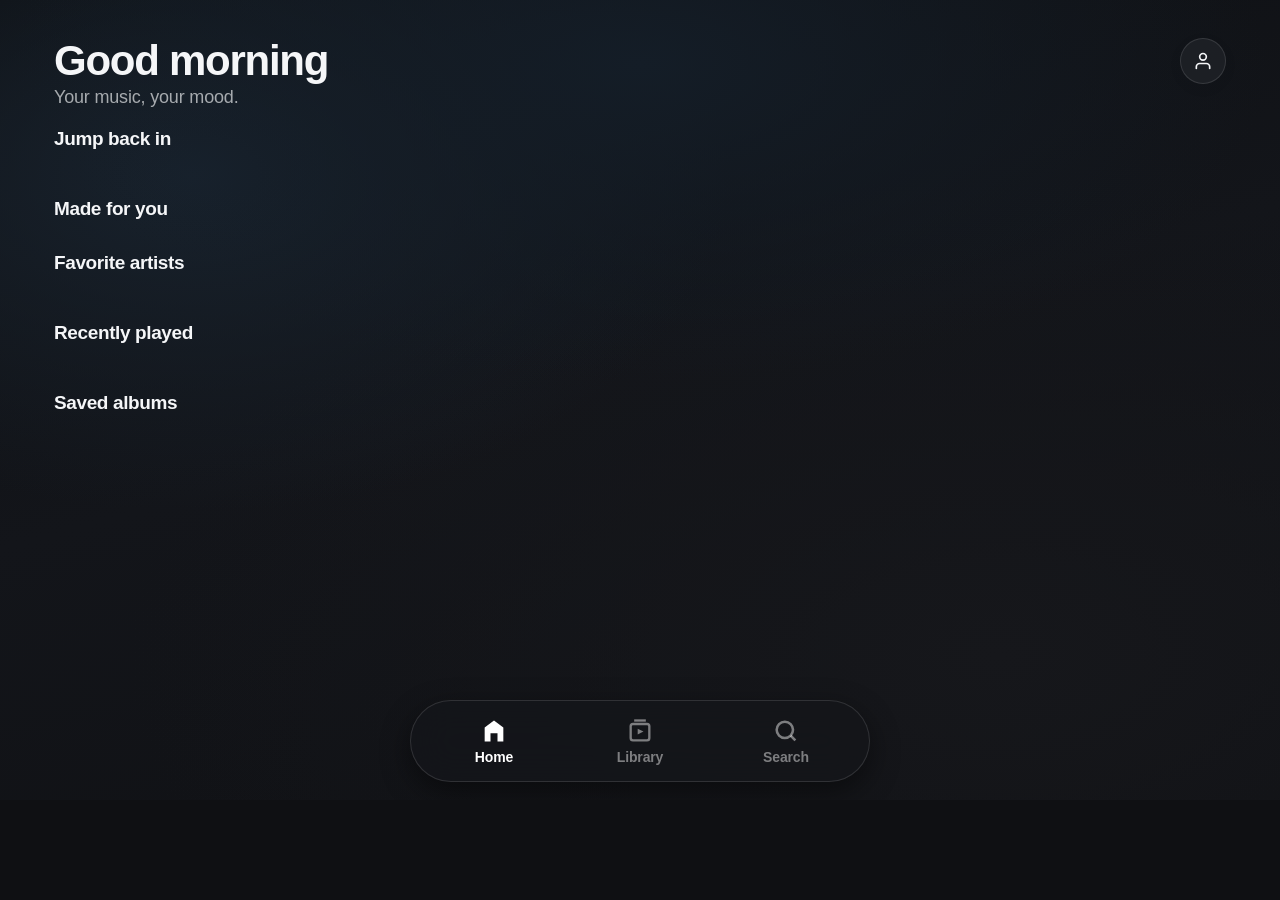
==== mockup/index.html @ cf12ce97 "feat: implement Spotify OAuth PKCE and prepare for GitHub Pages" ====
<!DOCTYPE html>
<html lang="en">
<head>
  <meta charset="UTF-8" />
  <meta name="viewport" content="width=device-width, initial-scale=1.0, maximum-scale=1.0, user-scalable=no" />
  <meta name="robots" content="noindex, nofollow" />
  <title>Spotify Echo Show 8 — Apple Music Edition (1280x800)</title>
  <link rel="stylesheet" href="styles.css" />
  <script src="https://sdk.scdn.co/spotify-player.js"></script>
</head>
<body>

  <!-- ====================================================================
       1280 x 800 NATIVE ECHO SHOW 8 VIEWPORT
       ==================================================================== -->
  <div class="echo-viewport" id="echoViewport">

    <!-- Hardware-Accelerated Ambient Mesh Background -->
    <div class="ambient-bg" id="ambientBg"></div>

    <!-- ==================================================================
         MAIN VIEWS WRAPPER (Home, Library, Search, Album Detail)
         ================================================================== -->
    <div class="views-wrapper">

      <!-- ================================================================
           VIEW 1: HOME
           ================================================================ -->
      <section class="screen-view active" id="view-home">
        <header class="top-header">
          <div>
            <h1 class="page-title" id="homeGreeting">Good morning</h1>
            <p class="page-subtitle" id="homeSubtitle">Your music, your mood.</p>
          </div>
          <button class="profile-btn" title="Profile / Settings" id="profileBtnHome">
            <svg width="20" height="20" viewBox="0 0 24 24" fill="none" stroke="currentColor" stroke-width="2" stroke-linecap="round" stroke-linejoin="round">
              <path d="M20 21v-2a4 4 0 0 0-4-4H8a4 4 0 0 0-4 4v2"></path>
              <circle cx="12" cy="7" r="4"></circle>
            </svg>
          </button>
        </header>

        <!-- Section 1: Jump back in (Scrollable rail) -->
        <div class="section-block">
          <div class="section-header">
            <h2 class="section-title">Jump back in</h2>
          </div>
          <div class="cards-scroll-row" id="homeJumpBackGrid"></div>
        </div>

        <!-- Section 2: Made for you (Dynamic feature banners) -->
        <div class="section-block" id="homeMadeForYouSection">
          <div class="section-header">
            <h2 class="section-title">Made for you</h2>
          </div>
          <div class="banners-2-cols" id="homeMadeForYouGrid"></div>
        </div>

        <!-- Section 3: Favorite artists (Circular avatars) -->
        <div class="section-block" id="homeTopArtistsSection">
          <div class="section-header">
            <h2 class="section-title">Favorite artists</h2>
          </div>
          <div class="cards-scroll-row" id="homeTopArtistsGrid"></div>
        </div>

        <!-- Section 4: Recently played (One-touch play) -->
        <div class="section-block" id="homeRecentlyPlayedSection">
          <div class="section-header">
            <h2 class="section-title">Recently played</h2>
          </div>
          <div class="cards-scroll-row" id="homeRecentlyPlayedGrid"></div>
        </div>

        <!-- Section 5: Saved albums (User library) -->
        <div class="section-block" id="homeSavedAlbumsSection" style="margin-bottom:0;">
          <div class="section-header">
            <h2 class="section-title">Saved albums</h2>
          </div>
          <div class="cards-scroll-row" id="homeSavedAlbumsGrid"></div>
        </div>
      </section>

      <!-- ================================================================
           VIEW 2: ALBUM / PLAYLIST DETAIL
           ================================================================ -->
      <section class="screen-view" id="view-album">
        <div class="album-layout">
          <!-- Left Column: Back button + Album Art & Actions (Sticky) -->
          <div class="album-left-col">
            <button class="album-back-btn" id="albumBackBtn" title="Back">
              <svg width="24" height="24" viewBox="0 0 24 24" fill="none" stroke="currentColor" stroke-width="2.3" stroke-linecap="round" stroke-linejoin="round">
                <polyline points="15 18 9 12 15 6"></polyline>
              </svg>
            </button>
            <img src="data:image/svg+xml;utf8,<svg xmlns='http://www.w3.org/2000/svg' width='300' height='300'/>" alt="Album Cover" class="album-hero-cover" id="albumDetailCover" />
            <h1 class="album-hero-title" id="albumDetailTitle">Album</h1>
            <div class="album-hero-artist" id="albumDetailArtist">Artist</div>
            <div class="album-hero-meta" id="albumDetailMeta"></div>

            <div class="album-actions-row">
              <button class="btn-play-pill" id="albumPlayAllBtn">
                <svg width="15" height="15" viewBox="0 0 24 24" fill="currentColor"><polygon points="5 3 19 12 5 21 5 3"></polygon></svg>
                Play
              </button>
              <button class="btn-circle-action" id="albumShuffleBtn" title="Shuffle">
                <svg width="18" height="18" viewBox="0 0 24 24" fill="none" stroke="currentColor" stroke-width="2" stroke-linecap="round" stroke-linejoin="round">
                  <polyline points="16 3 21 3 21 8"></polyline>
                  <line x1="4" y1="20" x2="21" y2="3"></line>
                  <polyline points="21 16 21 21 16 21"></polyline>
                  <line x1="15" y1="15" x2="21" y2="21"></line>
                  <line x1="4" y1="4" x2="9" y2="9"></line>
                </svg>
              </button>
              <button class="btn-circle-action" title="Add to Library">
                <svg width="20" height="20" viewBox="0 0 24 24" fill="none" stroke="currentColor" stroke-width="2" stroke-linecap="round" stroke-linejoin="round">
                  <line x1="12" y1="5" x2="12" y2="19"></line>
                  <line x1="5" y1="12" x2="19" y2="12"></line>
                </svg>
              </button>
            </div>
          </div>

          <!-- Right Column: Tracklist -->
          <div class="album-tracklist" id="albumTracklistContainer"></div>
        </div>
      </section>

      <!-- ================================================================
           VIEW 2B: ARTIST DETAIL (Echo Show Landscape Edition)
           ================================================================ -->
      <section class="screen-view" id="view-artist">
        <!-- Top Nav Bar: Back Button & Options -->
        <div class="artist-top-bar">
          <button class="artist-nav-btn" id="artistBackBtn" title="Atrás">
            <svg width="24" height="24" viewBox="0 0 24 24" fill="none" stroke="currentColor" stroke-width="2.3" stroke-linecap="round" stroke-linejoin="round">
              <polyline points="15 18 9 12 15 6"></polyline>
            </svg>
          </button>
          <button class="artist-nav-btn" id="artistMoreBtn" title="Más opciones">
            <svg width="20" height="20" viewBox="0 0 24 24" fill="currentColor">
              <circle cx="12" cy="5" r="2"></circle>
              <circle cx="12" cy="12" r="2"></circle>
              <circle cx="12" cy="19" r="2"></circle>
            </svg>
          </button>
        </div>

        <!-- Artist Hero Section -->
        <div class="artist-hero-row">
          <img src="data:image/svg+xml;utf8,<svg xmlns='http://www.w3.org/2000/svg' width='180' height='180'/>" alt="Artist Avatar" class="artist-hero-avatar" id="artistHeroAvatar" />
          <div class="artist-hero-info">
            <div class="artist-verified-pill" id="artistVerifiedBadge">
              <svg width="17" height="17" viewBox="0 0 24 24" fill="#3d91f4">
                <path d="M12 2C6.48 2 2 6.48 2 12s4.48 10 10 10 10-4.48 10-10S17.52 2 12 2zm-2 15l-5-5 1.41-1.41L10 14.17l7.59-7.59L19 8l-9 9z"/>
              </svg>
              <span>Artista verificado</span>
            </div>
            <h1 class="artist-hero-title" id="artistHeroTitle">Bad Bunny</h1>
            <div class="artist-hero-listeners" id="artistHeroListeners">64.9 M oyentes mensuales</div>
            
            <div class="artist-hero-actions">
              <button class="btn-artist-play" id="artistPlayBtn">
                <svg width="15" height="15" viewBox="0 0 24 24" fill="currentColor"><polygon points="6 3 20 12 6 21 6 3"></polygon></svg>
                <span>Reproducir</span>
              </button>
              <button class="btn-artist-circle" id="artistShuffleBtn" title="Aleatorio">
                <svg width="18" height="18" viewBox="0 0 24 24" fill="none" stroke="currentColor" stroke-width="2.2" stroke-linecap="round" stroke-linejoin="round">
                  <polyline points="16 3 21 3 21 8"></polyline>
                  <line x1="4" y1="20" x2="21" y2="3"></line>
                  <polyline points="21 16 21 21 16 21"></polyline>
                  <line x1="15" y1="15" x2="21" y2="21"></line>
                  <line x1="4" y1="4" x2="9" y2="9"></line>
                </svg>
              </button>
              <button class="btn-artist-circle" id="artistFollowBtn" title="Seguir">
                <svg width="19" height="19" viewBox="0 0 24 24" fill="none" stroke="currentColor" stroke-width="2.2" stroke-linecap="round" stroke-linejoin="round">
                  <line x1="12" y1="5" x2="12" y2="19"></line>
                  <line x1="5" y1="12" x2="19" y2="12"></line>
                </svg>
              </button>
            </div>
          </div>
        </div>

        <!-- Two Tabs Only: Inicio & Información -->
        <div class="artist-tabs-bar">
          <button class="artist-tab active" data-artist-tab="inicio" id="tabBtnInicio">Inicio</button>
          <button class="artist-tab" data-artist-tab="informacion" id="tabBtnInfo">Información</button>
        </div>

        <!-- TAB 1: INICIO (Side-by-side Populares & Álbumes Scroll) -->
        <div class="artist-tab-panel active" id="artistTabInicio">
          <div class="artist-inicio-grid">
            <!-- Left: Populares -->
            <div class="artist-populares-col">
              <h2 class="artist-col-heading">Populares</h2>
              <div class="artist-tracklist" id="artistTracklist"></div>
              <button class="artist-more-tracks-btn" id="artistMoreTracksBtn">
                <span id="artistMoreTracksBtnText">Ver más</span>
                <svg id="artistMoreTracksBtnIcon" width="14" height="14" viewBox="0 0 24 24" fill="none" stroke="currentColor" stroke-width="2.2"><polyline points="9 18 15 12 9 6"></polyline></svg>
              </button>
            </div>

            <!-- Right: Álbumes (Horizontal rail without "Ver todos", scrollable to the right) -->
            <div class="artist-albums-col">
              <h2 class="artist-col-heading">Álbumes</h2>
              <div class="artist-albums-rail" id="artistAlbumsRail"></div>
            </div>
          </div>
        </div>

        <!-- TAB 2: INFORMACIÓN -->
        <div class="artist-tab-panel" id="artistTabInfo">
          <div class="artist-info-grid">
            <div class="artist-info-card artist-listeners-card">
              <div class="artist-big-number" id="artistInfoMonthlyNum">64,923,412</div>
              <div class="artist-big-label">oyentes mensuales</div>
              <div class="artist-info-subtext" id="artistInfoFollowers">Más de 90.5 M seguidores en Spotify</div>
            </div>
            <div class="artist-info-card artist-bio-card">
              <h3 class="artist-bio-heading">Acerca del artista</h3>
              <p class="artist-bio-text" id="artistBioText"></p>
              <div class="artist-genres-wrap" id="artistGenresWrap"></div>
            </div>
          </div>
        </div>
      </section>

      <!-- ================================================================
           VIEW 3: SEARCH
           ================================================================ -->
      <section class="screen-view" id="view-search">
        <header class="top-header">
          <div>
            <h1 class="page-title">Search</h1>
          </div>
          <button class="profile-btn" title="Profile">
            <svg width="20" height="20" viewBox="0 0 24 24" fill="none" stroke="currentColor" stroke-width="2" stroke-linecap="round" stroke-linejoin="round">
              <path d="M20 21v-2a4 4 0 0 0-4-4H8a4 4 0 0 0-4 4v2"></path>
              <circle cx="12" cy="7" r="4"></circle>
            </svg>
          </button>
        </header>

        <!-- Search Input Pill -->
        <div class="search-bar-wrap">
          <svg width="20" height="20" viewBox="0 0 24 24" fill="none" stroke="currentColor" stroke-width="2.2" stroke-linecap="round" stroke-linejoin="round">
            <circle cx="11" cy="11" r="8"></circle>
            <line x1="21" y1="21" x2="16.65" y2="16.65"></line>
          </svg>
          <input type="text" class="search-input" id="searchInput" placeholder="Search for artists, songs, or albums..." />
        </div>

        <!-- Recent Searches -->
        <div class="section-block">
          <div class="section-header">
            <h2 class="section-title">Recent searches</h2>
            <button class="section-link" id="clearRecentBtn">
              Clear all
              <svg width="14" height="14" viewBox="0 0 24 24" fill="none" stroke="currentColor" stroke-width="2.2"><polyline points="9 18 15 12 9 6"></polyline></svg>
            </button>
          </div>
          <div class="recent-chips-row" id="recentSearchesRow"></div>
        </div>

        <!-- Browse by Category -->
        <div class="section-block">
          <div class="section-header">
            <h2 class="section-title">Browse by category</h2>
          </div>
          <div class="category-grid-4">
            <div class="category-card cat-playlists" data-nav="library">
              <div class="cat-icon-circle">
                <svg width="20" height="20" viewBox="0 0 24 24" fill="none" stroke="currentColor" stroke-width="2.2"><path d="M9 18V5l12-2v13"></path><circle cx="6" cy="18" r="3"></circle><circle cx="18" cy="16" r="3"></circle></svg>
              </div>
              <div class="cat-text-wrap">
                <div class="cat-title">Playlists</div>
                <div class="cat-sub">Curated for you</div>
              </div>
            </div>

            <div class="category-card cat-albums" data-open-album="lahai">
              <div class="cat-icon-circle">
                <svg width="22" height="22" viewBox="0 0 24 24" fill="currentColor"><circle cx="12" cy="12" r="10"/><circle cx="12" cy="12" r="3" class="vinyl-hole" fill="#f0dfd1"/></svg>
              </div>
              <div class="cat-text-wrap">
                <div class="cat-title">Albums</div>
                <div class="cat-sub">Discover new music</div>
              </div>
            </div>

            <div class="category-card cat-artists" data-nav="library" data-filter="artists">
              <div class="cat-icon-circle">
                <svg width="20" height="20" viewBox="0 0 24 24" fill="currentColor"><path d="M16 11c1.66 0 2.99-1.34 2.99-3S17.66 5 16 5c-1.66 0-3 1.34-3 3s1.34 3 3 3zm-8 0c1.66 0 2.99-1.34 2.99-3S9.66 5 8 5C6.34 5 5 6.34 5 8s1.34 3 3 3zm0 2c-2.33 0-7 1.17-7 3.5V19h14v-2.5c0-2.33-4.67-3.5-7-3.5zm8 0c-.29 0-.62.02-.97.05 1.16.84 1.97 1.97 1.97 3.45V19h6v-2.5c0-2.33-4.67-3.5-7-3.5z"/></svg>
              </div>
              <div class="cat-text-wrap">
                <div class="cat-title">Artists</div>
                <div class="cat-sub">Your favorite artists</div>
              </div>
            </div>

            <div class="category-card cat-madeforyou" data-open-album="deeper_well">
              <div class="cat-icon-circle">
                <svg width="20" height="20" viewBox="0 0 24 24" fill="currentColor"><polygon points="12 2 15.09 8.26 22 9.27 17 14.14 18.18 21.02 12 17.77 5.82 21.02 7 14.14 2 9.27 8.91 8.26 12 2"></polygon></svg>
              </div>
              <div class="cat-text-wrap">
                <div class="cat-title">Made for you</div>
                <div class="cat-sub">Personalized playlists</div>
              </div>
            </div>
          </div>
        </div>

        <!-- Recently played bottom row -->
        <div class="section-block" style="margin-bottom:0;">
          <div class="section-header">
            <h2 class="section-title">Recently played</h2>
            <button class="section-link" data-nav="library">
              See all
              <svg width="14" height="14" viewBox="0 0 24 24" fill="none" stroke="currentColor" stroke-width="2.2"><polyline points="9 18 15 12 9 6"></polyline></svg>
            </button>
          </div>
          <div class="grid-5-cols" id="searchRecentlyPlayedGrid"></div>
        </div>
      </section>

      <!-- ================================================================
           VIEW 4: LIBRARY
           ================================================================ -->
      <section class="screen-view" id="view-library">
        <header class="top-header" style="margin-bottom:14px;">
          <div>
            <h1 class="page-title">Library</h1>
          </div>
          <button class="profile-btn" title="Profile">
            <svg width="20" height="20" viewBox="0 0 24 24" fill="none" stroke="currentColor" stroke-width="2" stroke-linecap="round" stroke-linejoin="round">
              <path d="M20 21v-2a4 4 0 0 0-4-4H8a4 4 0 0 0-4 4v2"></path>
              <circle cx="12" cy="7" r="4"></circle>
            </svg>
          </button>
        </header>

        <!-- Segmented Control + Search/Sort Toolbar -->
        <div class="library-toolbar">
          <div class="segmented-control" id="librarySegmented">
            <button class="seg-btn active" data-filter="all">Playlists</button>
            <button class="seg-btn" data-filter="albums">Albums</button>
            <button class="seg-btn" data-filter="artists">Artists</button>
            <button class="seg-btn" data-filter="liked">Liked</button>
          </div>

          <div class="library-tools-right">
            <button class="lib-icon-btn" data-nav="search" title="Search in Library">
              <svg width="18" height="18" viewBox="0 0 24 24" fill="none" stroke="currentColor" stroke-width="2.2">
                <circle cx="11" cy="11" r="8"></circle>
                <line x1="21" y1="21" x2="16.65" y2="16.65"></line>
              </svg>
            </button>
            <button class="lib-sort-pill">
              Recently added
              <svg width="15" height="15" viewBox="0 0 24 24" fill="none" stroke="currentColor" stroke-width="2.2"><polyline points="6 9 12 15 18 9"></polyline></svg>
            </button>
          </div>
        </div>

        <!-- 6-Column Library Grid -->
        <div class="grid-6-cols" id="libraryGrid6"></div>
      </section>

    </div>

    <!-- ==================================================================
         UNIFIED COMPACT MINI-PLAYER (Version 1 from Album Screen)
         Clicking opens the Apple Music Full-Screen Now Playing + Lyrics
         ================================================================== -->
    <div class="mini-player-v1" id="miniPlayer" title="Tap to open Apple Music Now Playing & Lyrics" style="display:none;">
      <div class="mini-player-left">
        <img src="data:image/svg+xml;utf8,<svg xmlns='http://www.w3.org/2000/svg' width='44' height='44'/>" alt="Now Playing" class="mini-player-thumb" id="miniPlayerThumb" />
        <div class="mini-player-meta">
          <div class="mini-player-title" id="miniPlayerTitle">Ready to play</div>
          <div class="mini-player-artist" id="miniPlayerArtist">Spotify Echo</div>
        </div>
      </div>
      <div class="mini-player-controls">
        <button class="mini-ctrl-btn mini-like-btn" id="miniLikeBtn" title="Guardar en Tus me gusta">
          <svg width="20" height="20" viewBox="0 0 24 24" fill="none" stroke="currentColor" stroke-width="2.2" stroke-linecap="round" stroke-linejoin="round">
            <path d="M20.84 4.61a5.5 5.5 0 0 0-7.78 0L12 5.67l-1.06-1.06a5.5 5.5 0 0 0-7.78 7.78l1.06 1.06L12 21.23l7.78-7.78 1.06-1.06a5.5 5.5 0 0 0 0-7.78z"></path>
          </svg>
        </button>
        <button class="mini-ctrl-btn" id="miniPlayPauseBtn" title="Play / Pause">
          <svg id="miniPauseIcon" width="22" height="22" viewBox="0 0 24 24" fill="currentColor">
            <polygon points="6 4 20 12 6 20 6 4"></polygon>
          </svg>
        </button>
        <button class="mini-ctrl-btn" id="miniNextBtn" title="Next Track">
          <svg width="22" height="22" viewBox="0 0 24 24" fill="currentColor">
            <polygon points="4 5 13 12 4 19 4 5"></polygon>
            <polygon points="13 5 22 12 13 19 13 5"></polygon>
          </svg>
        </button>
      </div>
    </div>

    <!-- ==================================================================
         BOTTOM FLOATING NAVIGATION DOCK (Home | Library | Search)
         ================================================================== -->
    <nav class="bottom-dock" id="bottomDock">
      <button class="dock-tab active" data-nav="home">
        <svg width="28" height="28" viewBox="0 0 24 24" fill="currentColor">
          <path d="M12 3L4 9v12h5v-7h6v7h5V9z"/>
        </svg>
        <span>Home</span>
      </button>
      <button class="dock-tab" data-nav="library">
        <svg width="28" height="28" viewBox="0 0 24 24" fill="none" stroke="currentColor" stroke-width="2">
          <rect x="4" y="6" width="16" height="14" rx="2"></rect>
          <line x1="7" y1="3" x2="17" y2="3"></line>
          <path d="M10 15V10l5 2.5-5 2.5z" fill="currentColor" stroke="none"></path>
        </svg>
        <span>Library</span>
      </button>
      <button class="dock-tab" data-nav="search">
        <svg width="28" height="28" viewBox="0 0 24 24" fill="none" stroke="currentColor" stroke-width="2.2">
          <circle cx="11" cy="11" r="7"></circle>
          <line x1="20" y1="20" x2="16" y2="16"></line>
        </svg>
        <span>Search</span>
      </button>
    </nav>

    <!-- ==================================================================
         VIEW 5: APPLE MUSIC NOW PLAYING + SYNCED LYRICS OVERLAY
         Exact Replica of Screenshot #1 (Kacey Musgraves — Deeper Well)
         ================================================================== -->
    <aside class="now-playing-overlay" id="nowPlayingOverlay">
      <!-- Dynamic Multi-Point Animated Liquid Lava Mesh Background -->
      <div class="np-mesh-bg" id="npMeshBg">
        <div class="np-lava-blob blob-1"></div>
        <div class="np-lava-blob blob-2"></div>
        <div class="np-lava-blob blob-3"></div>
        <div class="np-lava-blob blob-4"></div>
      </div>

      <!-- Apple Music Style Top-Left Corner Minimize Chevron -->
      <button class="np-corner-close-btn" id="npCloseBtn" title="Minimizar reproductor">
        <svg width="26" height="26" viewBox="0 0 24 24" fill="none" stroke="currentColor" stroke-width="2.6" stroke-linecap="round" stroke-linejoin="round">
          <polyline points="6 9 12 15 18 9"></polyline>
        </svg>
      </button>

      <div class="np-main-grid">
        <!-- LEFT COLUMN: Cover Art + Song Info + Scrubber + Transport -->
        <div class="np-left-player" id="npLeftPlayer">
          <img src="data:image/svg+xml;utf8,<svg xmlns='http://www.w3.org/2000/svg' width='500' height='500'/>" alt="Now Playing" class="np-cover-art" id="npCoverArt" />

          <!-- Title, Artist — Album, Favorite Star & More Menu -->
          <div class="np-meta-row">
            <div>
              <div class="np-track-title" id="npTrackTitle">Spotify Echo</div>
              <div class="np-track-artist" id="npTrackArtist">Ready to play</div>
            </div>
            <div class="np-meta-actions">
              <button class="np-circle-btn" id="npFavBtn" title="Guardar en Tus me gusta">
                <svg width="18" height="18" viewBox="0 0 24 24" fill="none" stroke="currentColor" stroke-width="2.2" stroke-linecap="round" stroke-linejoin="round">
                  <path d="M20.84 4.61a5.5 5.5 0 0 0-7.78 0L12 5.67l-1.06-1.06a5.5 5.5 0 0 0-7.78 7.78l1.06 1.06L12 21.23l7.78-7.78 1.06-1.06a5.5 5.5 0 0 0 0-7.78z"></path>
                </svg>
              </button>
              <button class="np-circle-btn" id="npSwitchDemoTrackBtn" title="More Options">
                <svg width="17" height="17" viewBox="0 0 24 24" fill="currentColor">
                  <circle cx="5" cy="12" r="2"></circle>
                  <circle cx="12" cy="12" r="2"></circle>
                  <circle cx="19" cy="12" r="2"></circle>
                </svg>
              </button>
            </div>
          </div>

          <!-- Progress Scrubber -->
          <div class="np-scrubber-wrap">
            <div class="np-slider-track" id="npScrubberTrack">
              <div class="np-slider-fill" id="npScrubberFill"></div>
              <div class="np-slider-thumb" id="npScrubberThumb"></div>
            </div>
            <div class="np-time-row">
              <span id="npTimeElapsed">0:25</span>
              <span id="npTimeRemaining">-3:27</span>
            </div>
          </div>

          <!-- Apple Music Full-Width Transport Controls -->
          <div class="np-transport-row">
            <button class="np-transport-btn small-icon" id="npShuffleBtn" title="Shuffle">
              <svg width="21" height="21" viewBox="0 0 24 24" fill="none" stroke="currentColor" stroke-width="2.3" stroke-linecap="round" stroke-linejoin="round">
                <polyline points="16 3 21 3 21 8"></polyline>
                <line x1="4" y1="20" x2="21" y2="3"></line>
                <polyline points="21 16 21 21 16 21"></polyline>
                <line x1="15" y1="15" x2="21" y2="21"></line>
                <line x1="4" y1="4" x2="9" y2="9"></line>
              </svg>
            </button>

            <button class="np-transport-btn" id="npPrevBtn" title="Previous">
              <svg width="38" height="38" viewBox="0 0 24 24" fill="currentColor">
                <polygon points="11 5 2 12 11 19 11 5"></polygon>
                <polygon points="21 5 12 12 21 19 21 5"></polygon>
              </svg>
            </button>

            <button class="np-transport-btn play-pause-main" id="npPlayPauseBtn" title="Play / Pause">
              <svg id="npPlayPauseSvg" width="44" height="44" viewBox="0 0 24 24" fill="currentColor">
                <rect x="5" y="3" width="5.2" height="18" rx="1.4"></rect>
                <rect x="13.8" y="3" width="5.2" height="18" rx="1.4"></rect>
              </svg>
            </button>

            <button class="np-transport-btn" id="npNextBtn" title="Next">
              <svg width="38" height="38" viewBox="0 0 24 24" fill="currentColor">
                <polygon points="3 5 12 12 3 19 3 5"></polygon>
                <polygon points="13 5 22 12 13 19 13 5"></polygon>
              </svg>
            </button>

            <button class="np-transport-btn small-icon" id="npRepeatBtn" title="Repeat">
              <svg width="21" height="21" viewBox="0 0 24 24" fill="none" stroke="currentColor" stroke-width="2.3" stroke-linecap="round" stroke-linejoin="round">
                <polyline points="17 1 21 5 17 9"></polyline>
                <path d="M3 11V9a4 4 0 0 1 4-4h14"></path>
                <polyline points="7 23 3 19 7 15"></polyline>
                <path d="M21 13v2a4 4 0 0 1-4 4H3"></path>
              </svg>
            </button>
          </div>

          <!-- Hidden Volume Element kept for JS compatibility -->
          <div class="np-volume-row" style="display:none;">
            <div class="np-slider-track" id="npVolumeTrack">
              <div class="np-slider-fill" id="npVolumeFill" style="width: 50%;"></div>
              <div class="np-slider-thumb" id="npVolumeThumb" style="left: 50%;"></div>
            </div>
          </div>
        </div>

        <!-- RIGHT COLUMN: Wrapper for Lyrics & Queue with 60fps GPU Compositing -->
        <div class="np-right-column" id="npRightColumn">
          <!-- RIGHT COLUMN MODE A: Apple Music Synced Lyrics with Word-by-Word Fill -->
          <div class="np-right-lyrics" id="npRightLyrics">
            <div class="lyrics-scroll-track" id="lyricsScrollTrack"></div>
          </div>

          <!-- RIGHT COLUMN MODE B: Queue ("A continuación") + Empty State + API Discovery -->
          <div class="np-right-queue hidden" id="npRightQueue">
            <div class="np-queue-header">
              <div class="np-queue-header-titles">
                <h3 class="np-queue-heading" id="npQueueHeading">A continuación</h3>
                <div class="np-queue-subheading" id="npQueueSubheading"></div>
              </div>
              <button class="np-queue-see-all" id="npQueueSeeAllBtn" type="button" style="display: none;">
                <span id="npQueueSeeAllLabel">Ver cola</span>
                <svg width="16" height="16" viewBox="0 0 24 24" fill="none" stroke="currentColor" stroke-width="2.4" stroke-linecap="round" stroke-linejoin="round">
                  <polyline points="9 18 15 12 9 6"></polyline>
                </svg>
              </button>
            </div>

            <!-- Active Now Playing Card in Queue (hidden to avoid duplicating Now Playing from left column) -->
            <div class="np-queue-current-card" id="npQueueCurrentCard" style="display: none;">
              <img src="data:image/svg+xml;utf8,<svg xmlns='http://www.w3.org/2000/svg' width='44' height='44'/>" alt="Now Playing" class="np-queue-thumb" id="npQueueCurrentThumb" />
              <div class="np-queue-meta">
                <div class="np-queue-title" id="npQueueCurrentTitle">Spotify Echo</div>
                <div class="np-queue-artist" id="npQueueCurrentArtist">Ready to play</div>
              </div>
              <div class="np-queue-eq" id="npQueueEq" aria-label="Reproduciendo">
                <span class="eq-bar b1"></span>
                <span class="eq-bar b2"></span>
                <span class="eq-bar b3"></span>
                <span class="eq-bar b4"></span>
              </div>
            </div>

            <!-- Dynamic Queue / Empty State / API Discovery List -->
            <div class="np-queue-scroll-area" id="npQueueListContainer"></div>
          </div>
        </div>
      </div>

      <!-- Bottom-Right Apple Music Dual Pill Controls (Letras / Cola) -->
      <div class="np-dock-controls" id="npDockControls">
        <button class="np-dock-btn" id="npToggleLyricsBtn" type="button" title="Letras sincronizadas">
          <svg width="22" height="22" viewBox="0 0 24 24" fill="currentColor">
            <path d="M20 2H4c-1.1 0-2 .9-2 2v18l4-4h14c1.1 0 2-.9 2-2V4c0-1.1-.9-2-2-2zm-9 11H7V9h4v4zm6 0h-4V9h4v4z"/>
          </svg>
          <span class="np-dock-label">Letra</span>
        </button>
        <button class="np-dock-btn" id="npToggleQueueBtn" type="button" title="A continuación (Cola)">
          <svg width="20" height="20" viewBox="0 0 24 24" fill="none" stroke="currentColor" stroke-width="2.3" stroke-linecap="round" stroke-linejoin="round">
            <line x1="8" y1="6" x2="21" y2="6"></line>
            <line x1="8" y1="12" x2="21" y2="12"></line>
            <line x1="8" y1="18" x2="21" y2="18"></line>
            <circle cx="3.5" cy="6" r="1.5" fill="currentColor"></circle>
            <circle cx="3.5" cy="12" r="1.5" fill="currentColor"></circle>
            <circle cx="3.5" cy="18" r="1.5" fill="currentColor"></circle>
          </svg>
          <span class="np-dock-label">Cola</span>
        </button>
      </div>
    </aside>

    <!-- ==================================================================
         SPOTIFY ACCOUNT & CONNECTION MODAL (Real Spotify + Demo Mode)
         ================================================================== -->
    <div class="spotify-modal-backdrop" id="spotifyModal">
      <div class="spotify-modal-card">
        <div class="modal-header">
          <div class="modal-title-wrap">
            <svg width="28" height="28" viewBox="0 0 24 24" fill="#1db954">
              <path d="M12 2C6.477 2 2 6.477 2 12s4.477 10 10 10 10-4.477 10-10S17.523 2 12 2zm4.586 14.424c-.18.295-.563.387-.857.207-2.35-1.434-5.305-1.76-8.786-.963-.335.077-.67-.133-.746-.469-.077-.335.132-.67.469-.746 3.809-.87 7.076-.496 9.713 1.115.293.18.386.563.207.856zm1.224-2.722c-.226.367-.706.482-1.072.257-2.687-1.652-6.785-2.131-9.965-1.166-.413.127-.848-.106-.973-.517-.125-.413.108-.848.52-.973 3.632-1.102 8.147-.568 11.234 1.328.366.226.48.707.256 1.071zm.105-2.835C14.692 8.95 9.375 8.775 6.297 9.71c-.493.15-1.016-.129-1.166-.623-.148-.495.13-1.015.625-1.166 3.532-1.073 9.404-.866 13.115 1.337.445.264.59.838.327 1.282-.264.443-.838.59-1.283.327z"/>
            </svg>
            <h2 class="modal-title">Spotify Premium & Echo Show</h2>
          </div>
          <button class="modal-close-btn" id="closeSpotifyModalBtn">
            <svg width="18" height="18" viewBox="0 0 24 24" fill="none" stroke="currentColor" stroke-width="2.2"><line x1="18" y1="6" x2="6" y2="18"></line><line x1="6" y1="6" x2="18" y2="18"></line></svg>
          </button>
        </div>

        <div class="status-pill">
          <span class="status-dot" id="spotifyStatusDot"></span>
          <span id="spotifyStatusText">Modo Demo Activo (Listo para conectar Spotify Premium)</span>
        </div>

        <!-- Appearance / Theme Selector (Hybrid Auto / Light / Dark) -->
        <div class="modal-section">
          <div class="modal-section-title">Apariencia de Pantalla</div>
          <div class="modal-section-desc">
            Elige el modo visual para la pantalla del Echo Show:
          </div>
          <div class="theme-segmented-control" id="themeSegmented">
            <button type="button" class="theme-seg-btn active" data-theme-val="auto">
              <svg width="15" height="15" viewBox="0 0 24 24" fill="none" stroke="currentColor" stroke-width="2.2" stroke-linecap="round"><circle cx="12" cy="12" r="10"></circle><polyline points="12 6 12 12 16 14"></polyline></svg>
              Automático (Día/Noche)
            </button>
            <button type="button" class="theme-seg-btn" data-theme-val="light">
              <svg width="15" height="15" viewBox="0 0 24 24" fill="none" stroke="currentColor" stroke-width="2.2" stroke-linecap="round"><circle cx="12" cy="12" r="5"></circle><line x1="12" y1="1" x2="12" y2="3"></line><line x1="12" y1="21" x2="12" y2="23"></line><line x1="4.22" y1="4.22" x2="5.64" y2="5.64"></line><line x1="18.36" y1="18.36" x2="19.78" y2="19.78"></line><line x1="1" y1="12" x2="3" y2="12"></line><line x1="21" y1="12" x2="23" y2="12"></line><line x1="4.22" y1="19.78" x2="5.64" y2="18.36"></line><line x1="18.36" y1="5.64" x2="19.78" y2="4.22"></line></svg>
              Claro
            </button>
            <button type="button" class="theme-seg-btn" data-theme-val="dark">
              <svg width="15" height="15" viewBox="0 0 24 24" fill="currentColor"><path d="M21 12.79A9 9 0 1 1 11.21 3 7 7 0 0 0 21 12.79z"></path></svg>
              Oscuro
            </button>
          </div>
          <div style="margin-top: 14px;">
            <button type="button" class="btn-spotify-secondary" id="fullscreenModalBtn" style="display:inline-flex;align-items:center;gap:8px;padding:10px 18px;font-size:14px;border-radius:999px;cursor:pointer;">
              <svg width="16" height="16" viewBox="0 0 24 24" fill="none" stroke="currentColor" stroke-width="2.2" stroke-linecap="round" stroke-linejoin="round">
                <path d="M8 3H5a2 2 0 0 0-2 2v3m18 0V5a2 2 0 0 0-2-2h-3m0 18h3a2 2 0 0 0 2-2v-3M3 16v3a2 2 0 0 0 2 2h3"></path>
              </svg>
              Alternar Pantalla Completa
            </button>
          </div>
        </div>

        <!-- Option 1: OAuth 2.0 PKCE Login with Client ID -->
        <div class="modal-section">
          <div class="modal-section-title">Conectar con Spotify Premium</div>
          <div class="modal-section-desc">
            Inicia sesión de forma segura y directa con tu cuenta de Spotify mediante OAuth 2.0 PKCE. Tus credenciales quedan guardadas únicamente en este dispositivo:
          </div>
          <div class="modal-btn-row" style="margin-top: 14px;">
            <button class="btn-spotify-green" id="spotifyOAuthLoginBtn" style="padding: 14px 28px; font-size: 15px; font-weight: 700; width: 100%; display: flex; align-items: center; justify-content: center; gap: 10px;">
              <svg width="22" height="22" viewBox="0 0 24 24" fill="currentColor">
                <path d="M12 2C6.477 2 2 6.477 2 12s4.477 10 10 10 10-4.477 10-10S17.523 2 12 2zm4.586 14.424c-.18.295-.563.387-.857.207-2.35-1.434-5.305-1.76-8.786-.963-.335.077-.67-.133-.746-.469-.077-.335.132-.67.469-.746 3.809-.87 7.076-.496 9.713 1.115.293.18.386.563.207.856zm1.224-2.722c-.226.367-.706.482-1.072.257-2.687-1.652-6.785-2.131-9.965-1.166-.413.127-.848-.106-.973-.517-.125-.413.108-.848.52-.973 3.632-1.102 8.147-.568 11.234 1.328.366.226.48.707.256 1.071zm.105-2.835C14.692 8.95 9.375 8.775 6.297 9.71c-.493.15-1.016-.129-1.166-.623-.148-.495.13-1.015.625-1.166 3.532-1.073 9.404-.866 13.115 1.337.445.264.59.838.327 1.282-.264.443-.838.59-1.283.327z"/>
              </svg>
              Iniciar Sesión con Spotify
            </button>
          </div>
        </div>

        <!-- Option 2: Fast Token Paste (Zero setup / PC Sync) -->
        <div class="modal-section">
          <div class="modal-section-title">2. Conexión Rápida por Token (Opcional)</div>
          <div class="modal-section-desc">
            Si ya tienes un Access Token de Spotify API, pégalo aquí para sincronizar de inmediato tus Playlists, Escuchas Recientes, Reproducción en Vivo y Letras de Apple Music (LRCLIB):
          </div>
          <div class="modal-input-group">
            <input type="password" class="modal-input" id="spotifyTokenInput" placeholder="Pegar Access Token (BQD...)" />
            <div class="modal-btn-row">
              <button class="btn-spotify-green" id="saveTokenBtn">Activar Cuenta Spotify</button>
              <button class="btn-spotify-secondary" id="resetDemoModeBtn">Volver a Modo Demo</button>
            </div>
          </div>
        </div>
      </div>
    </div>

    <audio id="nativeAudioPlayer" preload="auto"></audio>

    <!-- Spotify Toast Feedback Notification -->
    <div class="spotify-toast" id="spotifyToast">
      <svg class="spotify-toast-icon" viewBox="0 0 24 24" fill="currentColor">
        <path d="M12 21.35l-1.45-1.32C5.4 15.36 2 12.28 2 8.5 2 5.42 4.42 3 7.5 3c1.74 0 3.41.81 4.5 2.09C13.09 3.81 14.76 3 16.5 3 19.58 3 22 5.42 22 8.5c0 3.78-3.4 6.86-8.55 11.54L12 21.35z"/>
      </svg>
      <span id="spotifyToastText">Guardado en Tus me gusta</span>
    </div>

  </div>

  <script src="app.js"></script>
</body>
</html>
---- mockup/styles.css ----
/* ==========================================================================
   Spotify Echo Show 8 (1st Gen) — Apple Music Edition
   Design System Stylesheet (1280 x 800 Native Resolution)
   ========================================================================== */

:root {
  /* Native Echo Show 8 Viewport */
  --viewport-w: 1280px;
  --viewport-h: 800px;

  /* Light Atmospheric Mode Tokens (Home, Library, Search, Album Detail) */
  --bg-sky: #9db7c8;
  --bg-warm: #e8decb;
  --bg-cream: #efe6d8;
  --bg-accent: #c5d1d8;

  --text-primary: #171a1d;
  --text-secondary: rgba(23, 26, 29, 0.58);
  --text-muted: rgba(23, 26, 29, 0.42);

  --glass-surface: rgba(255, 255, 255, 0.62);
  --glass-surface-hover: rgba(255, 255, 255, 0.78);
  --glass-pill: rgba(255, 255, 255, 0.72);
  --glass-dock: rgba(247, 243, 237, 0.84);
  --glass-miniplayer: rgba(248, 245, 240, 0.86);
  --tint-btn: rgba(23, 26, 29, 0.065);
  --tint-btn-hover: rgba(23, 26, 29, 0.12);
  --hairline: rgba(23, 26, 29, 0.06);

  /* Dynamic Apple Music Full-Bleed Album Immersion Tokens */
  --album-bg-top: #182b3a;
  --album-bg-mid: #10202d;
  --album-bg-bottom: #0b1620;
  --album-fg-primary: #ffffff;
  --album-fg-secondary: rgba(255, 255, 255, 0.70);
  --album-fg-muted: rgba(255, 255, 255, 0.50);
  --album-hairline: rgba(255, 255, 255, 0.11);
  --album-play-bg: #ffffff;
  --album-play-fg: #10202d;
  --album-circle-bg: rgba(255, 255, 255, 0.16);
  --album-circle-fg: #ffffff;
  --album-row-hover: rgba(255, 255, 255, 0.10);
  --album-row-active: rgba(255, 255, 255, 0.16);
  --album-cover-shadow: rgba(0, 0, 0, 0.42);

  /* Apple Music Dark Immersive Mode Tokens (Now Playing + Lyrics) */
  --np-c1: #3b581b;
  --np-c2: #24380f;
  --np-c3: #5b3a18;
  --np-c4: #1d2e0b;

  /* Typography */
  --font-sans: -apple-system, BlinkMacSystemFont, 'SF Pro Display', 'SF Pro Text', 'Inter', 'Segoe UI', Roboto, sans-serif;

  /* Radii */
  --radius-card: 18px;
  --radius-card-sm: 15px;
  --radius-banner: 22px;
  --radius-album-lg: 20px;
  --radius-np-cover: 14px;
  --radius-pill: 999px;
}

* {
  box-sizing: border-box;
  margin: 0;
  padding: 0;
  user-select: none;
  -webkit-user-select: none;
  -webkit-tap-highlight-color: transparent;
  -webkit-touch-callout: none;
  -webkit-font-smoothing: antialiased;
  outline: none;
}

button,
a,
div,
span,
input {
  -webkit-tap-highlight-color: transparent;
  outline: none;
}

button:focus,
button:focus-visible,
a:focus {
  outline: none;
}

html,
body {
  width: 100%;
  height: 100%;
  background: var(--bg-cream);
  font-family: var(--font-sans);
  overflow: hidden;
  position: fixed;
  inset: 0;
}

/* ==========================================================================
   1280x800 Echo Show 8 Frame Container
   ========================================================================== */
.echo-viewport {
  position: absolute;
  top: 0;
  left: 0;
  width: var(--viewport-w);
  height: var(--viewport-h);
  overflow: hidden;
  background: var(--bg-cream);
  transform-origin: top left;
}

/* Low-GPU Ambient Background Mesh (Hardware Accelerated Layer) */
.ambient-bg {
  position: absolute;
  inset: 0;
  z-index: 0;
  pointer-events: none;
  background:
    radial-gradient(ellipse 68% 55% at 50% 8%, var(--bg-sky) 0%, transparent 72%),
    radial-gradient(ellipse 60% 60% at 15% 22%, var(--bg-accent) 0%, transparent 70%),
    radial-gradient(ellipse 85% 75% at 78% 82%, var(--bg-warm) 0%, transparent 80%),
    linear-gradient(165deg, #cedbe2 0%, #e7dfd0 48%, #e4d8c5 100%);
  transition: background 0.55s cubic-bezier(0.22, 1, 0.36, 1);
}

body.album-dark-active .ambient-bg,
body.album-light-active .ambient-bg,
body.theme-dark.album-dark-active .ambient-bg,
body.theme-dark.album-light-active .ambient-bg {
  background:
    radial-gradient(ellipse 75% 65% at 20% 22%, var(--album-bg-top) 0%, transparent 72%),
    radial-gradient(ellipse 85% 75% at 82% 85%, var(--album-bg-bottom) 0%, transparent 78%),
    linear-gradient(165deg, var(--album-bg-top) 0%, var(--album-bg-mid) 52%, var(--album-bg-bottom) 100%) !important;
}

/* ==========================================================================
   Main App Views Container
   ========================================================================== */
.views-wrapper {
  position: relative;
  z-index: 2;
  width: 100%;
  height: 100%;
  margin: 0 auto;
}

.screen-view {
  position: absolute;
  inset: 0;
  padding: 38px 54px 200px 54px;
  opacity: 0;
  pointer-events: none;
  transform: translate3d(0, 8px, 0);
  transition: opacity 0.26s cubic-bezier(0.22, 1, 0.36, 1),
    transform 0.26s cubic-bezier(0.22, 1, 0.36, 1);
  overflow-y: auto;
  scrollbar-width: none;
}

.screen-view::-webkit-scrollbar {
  display: none;
}

.screen-view.active {
  opacity: 1;
  pointer-events: auto;
  transform: translate3d(0, 0, 0);
}

/* ==========================================================================
   Common Header & Profile Button (Home, Search, Library)
   ========================================================================== */
.top-header {
  display: flex;
  align-items: flex-start;
  justify-content: space-between;
  margin-bottom: 20px;
}

.page-title {
  font-size: 42px;
  font-weight: 700;
  letter-spacing: -0.03em;
  line-height: 1.08;
  color: var(--text-primary);
}

.page-subtitle {
  margin-top: 4px;
  font-size: 18px;
  font-weight: 400;
  letter-spacing: -0.01em;
  color: var(--text-secondary);
}

.profile-btn {
  width: 46px;
  height: 46px;
  border-radius: 50%;
  border: 1px solid rgba(255, 255, 255, 0.55);
  background: rgba(255, 255, 255, 0.56);
  box-shadow: 0 4px 14px rgba(0, 0, 0, 0.05);
  display: flex;
  align-items: center;
  justify-content: center;
  color: var(--text-primary);
  cursor: pointer;
  transition: transform 0.15s ease, background 0.15s ease;
}

.profile-btn:hover {
  background: rgba(255, 255, 255, 0.82);
  transform: scale(1.04);
}

/* Section Headers */
.section-block {
  margin-bottom: 20px;
}

.section-header {
  display: flex;
  align-items: center;
  justify-content: space-between;
  margin-bottom: 12px;
}

.section-title {
  font-size: 19px;
  font-weight: 700;
  letter-spacing: -0.02em;
  color: var(--text-primary);
}

.section-link {
  font-size: 13.5px;
  font-weight: 500;
  color: var(--text-secondary);
  display: inline-flex;
  align-items: center;
  gap: 4px;
  cursor: pointer;
  background: none;
  border: none;
  transition: color 0.15s ease;
}

.section-link:hover {
  color: var(--text-primary);
}

/* ==========================================================================
   SCREEN 1: HOME
   ========================================================================== */

/* ==========================================================================
   SCREEN 1: HOME - Horizontal Scrollable Rail
   ========================================================================== */
.cards-scroll-row {
  display: flex;
  gap: 24px;
  overflow-x: auto;
  overflow-y: hidden;
  padding-bottom: 12px;
  padding-top: 4px;
  scroll-behavior: smooth;
  -webkit-overflow-scrolling: touch;
  scrollbar-width: none;
  -ms-overflow-style: none;
}

.cards-scroll-row::-webkit-scrollbar {
  display: none;
}

.cards-scroll-row .media-card,
.cards-scroll-row .skeleton-card {
  flex: 0 0 calc((100% - 96px) / 5);
  width: calc((100% - 96px) / 5);
  min-width: calc((100% - 96px) / 5);
  max-width: calc((100% - 96px) / 5);
}

.grid-5-cols {
  display: grid;
  grid-template-columns: repeat(5, minmax(0, 1fr));
  gap: 24px;
}


/* ==========================================================================
   Artist Bubble Cards (Apple Music iPadOS circular avatars)
   ========================================================================== */
.artist-card {
  flex: 0 0 calc((100% - 96px) / 5);
  width: calc((100% - 96px) / 5);
  min-width: calc((100% - 96px) / 5);
  max-width: calc((100% - 96px) / 5);
  cursor: pointer;
  text-align: center;
  transition: transform 0.2s cubic-bezier(0.22, 1, 0.36, 1);
}

.artist-card:hover {
  transform: translateY(-4px);
}

.artist-card-avatar-wrap {
  width: 100%;
  aspect-ratio: 1 / 1;
  border-radius: 50%;
  overflow: hidden;
  box-shadow: 0 10px 24px rgba(0, 0, 0, 0.12);
  border: 1px solid rgba(255, 255, 255, 0.14);
  background: rgba(255, 255, 255, 0.08);
  margin-bottom: 10px;
}

.artist-card-avatar {
  width: 100%;
  height: 100%;
  object-fit: cover;
  display: block;
}

.artist-card-name {
  font-size: 14.5px;
  font-weight: 700;
  color: var(--text-primary);
  white-space: nowrap;
  overflow: hidden;
  text-overflow: ellipsis;
  margin-bottom: 2px;
}

.artist-card-meta {
  font-size: 12.5px;
  font-weight: 500;
  color: var(--text-secondary);
  text-transform: capitalize;
  white-space: nowrap;
  overflow: hidden;
  text-overflow: ellipsis;
}

.skeleton-artist-card {
  flex: 0 0 calc((100% - 96px) / 5);
  width: calc((100% - 96px) / 5);
  min-width: calc((100% - 96px) / 5);
  max-width: calc((100% - 96px) / 5);
  pointer-events: none;
  display: flex;
  flex-direction: column;
  align-items: center;
}

.skeleton-artist-avatar {
  width: 100%;
  aspect-ratio: 1 / 1;
  border-radius: 50%;
  margin-bottom: 10px;
}

.media-card {
  min-width: 0;
  cursor: pointer;
  transition: transform 0.2s cubic-bezier(0.22, 1, 0.36, 1);
}

.media-card:hover {
  transform: translateY(-4px);
}

.media-card-cover-wrap {
  width: 100%;
  aspect-ratio: 1 / 1;
  border-radius: var(--radius-card);
  overflow: hidden;
  box-shadow: 0 8px 22px rgba(0, 0, 0, 0.10);
  background: rgba(255, 255, 255, 0.4);
  margin-bottom: 8px;
}

.media-card-cover {
  width: 100%;
  height: 100%;
  object-fit: cover;
  display: block;
}

.media-card-title {
  font-size: 14.5px;
  font-weight: 700;
  color: var(--text-primary);
  white-space: nowrap;
  overflow: hidden;
  text-overflow: ellipsis;
  letter-spacing: -0.01em;
}

.media-card-subtitle {
  font-size: 12.5px;
  font-weight: 500;
  color: var(--text-secondary);
  white-space: nowrap;
  overflow: hidden;
  text-overflow: ellipsis;
  margin-top: 1px;
}

/* "Made for you" 2-Column Glassmorphism Banners */
.banners-2-cols {
  display: grid;
  grid-template-columns: repeat(2, 1fr);
  gap: 24px;
}

.feature-banner {
  position: relative;
  height: 110px;
  border-radius: 18px;
  padding: 0 20px 0 16px;
  display: flex;
  align-items: center;
  justify-content: space-between;
  overflow: hidden;
  cursor: pointer;
  box-shadow: 0 8px 24px rgba(0, 0, 0, 0.06);
  border: 1px solid rgba(255, 255, 255, 0.45);
  background: linear-gradient(135deg, rgba(255, 255, 255, 0.60) 0%, rgba(255, 255, 255, 0.32) 100%);
  backdrop-filter: blur(20px);
  -webkit-backdrop-filter: blur(20px);
  transition: transform 0.22s cubic-bezier(0.2, 0.9, 0.3, 1), box-shadow 0.22s ease, border-color 0.22s ease;
}

.feature-banner:hover {
  transform: translateY(-2px) scale(1.008);
  box-shadow: 0 14px 34px rgba(0, 0, 0, 0.12);
  border-color: rgba(255, 255, 255, 0.70);
}

.feature-banner:active {
  transform: scale(0.985);
}

.feature-banner.discover-weekly {
  background: linear-gradient(135deg, rgba(220, 230, 245, 0.82) 0%, rgba(240, 235, 250, 0.65) 100%);
}

.feature-banner.release-radar {
  background: linear-gradient(135deg, rgba(220, 242, 235, 0.82) 0%, rgba(235, 245, 240, 0.65) 100%);
}

/* Atmospheric Ambient Color Glow behind the right side of the banner */
.banner-ambient-glow {
  position: absolute;
  top: -30px;
  right: -25px;
  width: 210px;
  height: 170px;
  background-size: cover;
  background-position: center;
  filter: blur(44px);
  opacity: 0.32;
  pointer-events: none;
  border-radius: 50%;
  transform: translateZ(0);
}

.banner-left {
  position: relative;
  z-index: 1;
  display: flex;
  align-items: center;
  gap: 16px;
  min-width: 0;
  flex: 1;
  margin-right: 16px;
}

.banner-artwork-wrap {
  position: relative;
  width: 78px;
  height: 78px;
  border-radius: 14px;
  overflow: hidden;
  flex-shrink: 0;
  box-shadow: 0 8px 22px rgba(0, 0, 0, 0.18);
  border: 1px solid rgba(255, 255, 255, 0.25);
  background: rgba(255, 255, 255, 0.20);
}

.banner-artwork {
  width: 100%;
  height: 100%;
  object-fit: cover;
  display: block;
}

.banner-meta {
  min-width: 0;
  flex: 1;
}

.banner-tag {
  display: inline-block;
  font-size: 11px;
  font-weight: 700;
  text-transform: uppercase;
  letter-spacing: 0.08em;
  color: rgba(23, 26, 29, 0.52);
  margin-bottom: 4px;
}

.banner-title {
  font-size: 18px;
  font-weight: 700;
  letter-spacing: -0.02em;
  color: #171a1d;
  white-space: nowrap;
  overflow: hidden;
  text-overflow: ellipsis;
  line-height: 1.25;
}

.banner-subtitle {
  font-size: 13.5px;
  font-weight: 500;
  color: rgba(23, 26, 29, 0.65);
  margin-top: 3px;
  white-space: nowrap;
  overflow: hidden;
  text-overflow: ellipsis;
}

.banner-play-btn {
  position: relative;
  z-index: 2;
  width: 44px;
  height: 44px;
  border-radius: 50%;
  background: rgba(0, 0, 0, 0.07);
  border: 1px solid rgba(0, 0, 0, 0.08);
  backdrop-filter: blur(12px);
  -webkit-backdrop-filter: blur(12px);
  display: flex;
  align-items: center;
  justify-content: center;
  color: #171a1d;
  box-shadow: 0 3px 12px rgba(0, 0, 0, 0.08);
  cursor: pointer;
  flex-shrink: 0;
  transition: transform 0.16s ease, background 0.16s ease, color 0.16s ease, box-shadow 0.16s ease;
  outline: none;
}

.banner-play-btn:hover {
  transform: scale(1.08);
  background: #171a1d;
  color: #ffffff;
  box-shadow: 0 6px 18px rgba(0, 0, 0, 0.20);
}

.banner-play-btn:active {
  transform: scale(0.92);
}

.banner-play-btn:hover {
  transform: scale(1.08);
  box-shadow: 0 6px 18px rgba(0, 0, 0, 0.18);
}

/* ==========================================================================
   SCREEN 2: ALBUM / PLAYLIST DETAIL VIEW (APPLE MUSIC FULL-BLEED COLOR IMMERSION)
   ========================================================================== */
#view-album {
  background: transparent;
  overflow-y: auto;
  scrollbar-width: none;
  padding: 38px 54px 200px 54px;
}

#view-album::-webkit-scrollbar {
  display: none;
}

.album-back-btn {
  width: 48px;
  height: 48px;
  border-radius: 50%;
  border: none;
  background: var(--album-circle-bg);
  color: var(--album-circle-fg);
  display: inline-flex;
  align-items: center;
  justify-content: center;
  cursor: pointer;
  margin-bottom: 18px;
  flex-shrink: 0;
  backdrop-filter: blur(12px);
  -webkit-backdrop-filter: blur(12px);
  transition: background 0.25s ease, color 0.25s ease, transform 0.15s ease;
}

.album-back-btn:hover,
.album-back-btn:active {
  transform: scale(0.94);
}

.album-layout {
  display: grid;
  grid-template-columns: 320px 1fr;
  gap: 64px;
  align-items: start;
}

.album-left-col {
  position: sticky;
  top: 0;
  display: flex;
  flex-direction: column;
  align-self: flex-start;
  width: 320px;
  flex-shrink: 0;
  user-select: none;
}

.album-hero-cover {
  width: 310px;
  height: 310px;
  border-radius: var(--radius-album-lg);
  object-fit: cover;
  box-shadow: 0 24px 54px var(--album-cover-shadow);
  margin-bottom: 18px;
  transition: box-shadow 0.45s ease;
  flex-shrink: 0;
}

.album-hero-title {
  font-size: 28px;
  font-weight: 700;
  letter-spacing: -0.025em;
  color: var(--album-fg-primary);
  line-height: 1.15;
  transition: color 0.3s ease;
  white-space: nowrap;
  overflow: hidden;
  text-overflow: ellipsis;
}

.album-hero-artist {
  font-size: 18px;
  font-weight: 500;
  color: var(--album-fg-secondary);
  margin-top: 3px;
  transition: color 0.3s ease;
  white-space: nowrap;
  overflow: hidden;
  text-overflow: ellipsis;
}

.album-hero-meta {
  font-size: 13.5px;
  font-weight: 500;
  color: var(--album-fg-muted);
  margin-top: 5px;
  transition: color 0.3s ease;
}

.album-actions-row {
  display: flex;
  align-items: center;
  gap: 14px;
  margin-top: 20px;
  flex-shrink: 0;
}

.btn-play-pill {
  height: 50px;
  padding: 0 52px;
  border-radius: var(--radius-pill);
  background: var(--album-play-bg);
  color: var(--album-play-fg);
  border: none;
  font-size: 16px;
  font-weight: 700;
  display: inline-flex;
  align-items: center;
  gap: 10px;
  cursor: pointer;
  box-shadow: 0 10px 28px rgba(0, 0, 0, 0.22);
  transition: transform 0.15s ease, background 0.3s ease, color 0.3s ease, box-shadow 0.3s ease;
}

.btn-play-pill:hover {
  transform: scale(1.02);
}

.btn-play-pill:active {
  transform: scale(0.95);
}

.btn-circle-action {
  width: 50px;
  height: 50px;
  border-radius: 50%;
  border: none;
  background: var(--album-circle-bg);
  color: var(--album-circle-fg);
  display: inline-flex;
  align-items: center;
  justify-content: center;
  cursor: pointer;
  backdrop-filter: blur(12px);
  -webkit-backdrop-filter: blur(12px);
  transition: background 0.3s ease, color 0.3s ease, transform 0.15s ease;
}

.btn-circle-action:hover {
  transform: scale(1.05);
}

.btn-circle-action:active {
  transform: scale(0.94);
}

/* Right Column Tracklist */
.album-tracklist {
  display: flex;
  flex-direction: column;
  padding-top: 6px;
  padding-bottom: 200px;
}

.track-row {
  position: relative;
  display: grid;
  grid-template-columns: 42px 1fr 36px 36px;
  align-items: center;
  height: 54px;
  padding: 0 10px;
  border-bottom: 1px solid var(--album-hairline);
  border-radius: 10px;
  cursor: pointer;
  transition: background 0.18s ease, transform 0.12s ease;
  animation: fadeInItem 0.22s ease both;
}

.track-row:hover {
  background: var(--album-row-hover);
}

.track-row:active {
  background: var(--album-row-active);
  transform: scale(0.992);
}

.track-row.playing {
  background: var(--album-row-active);
}

.track-row.playing .track-name {
  font-weight: 700;
  color: var(--album-fg-primary);
}

.track-num-cell {
  position: relative;
  display: flex;
  align-items: center;
  justify-content: center;
  font-size: 15px;
  font-weight: 600;
  color: var(--album-fg-secondary);
  overflow: hidden;
  text-overflow: ellipsis;
  white-space: nowrap;
}

.track-playing-dot {
  position: absolute;
  left: -3px;
  width: 6px;
  height: 6px;
  border-radius: 50%;
  background: var(--album-play-bg);
}

.track-name {
  font-size: 16.5px;
  font-weight: 600;
  color: var(--album-fg-primary);
  letter-spacing: -0.01em;
  transition: color 0.3s ease;
  overflow: hidden;
  text-overflow: ellipsis;
  white-space: nowrap;
}

.track-more-btn {
  width: 32px;
  height: 32px;
  border: none;
  background: transparent;
  color: var(--album-fg-secondary);
  display: flex;
  align-items: center;
  justify-content: center;
  border-radius: 50%;
  cursor: pointer;
}

.track-more-btn:hover {
  background: var(--album-row-hover);
  color: var(--album-fg-primary);
}

/* Adaptive Mini-Player & Bottom Dock when inside a Dark Immersive Album View */
body.album-dark-active .mini-player-v1 {
  background: rgba(18, 22, 28, 0.76);
  border-color: rgba(255, 255, 255, 0.14);
  box-shadow: 0 14px 36px rgba(0, 0, 0, 0.38);
}

body.album-dark-active .mini-player-title,
body.album-dark-active .mini-ctrl-btn {
  color: #ffffff;
}

body.album-dark-active .mini-player-artist {
  color: rgba(255, 255, 255, 0.65);
}

body.album-dark-active .bottom-dock {
  background: rgba(18, 22, 28, 0.76);
  border-color: rgba(255, 255, 255, 0.14);
  box-shadow: 0 12px 34px rgba(0, 0, 0, 0.36);
}

body.album-dark-active .dock-tab {
  color: rgba(255, 255, 255, 0.52);
}

body.album-dark-active .dock-tab.active {
  color: #ffffff;
}

body.album-light-active .mini-player-v1,
body.album-light-active .bottom-dock {
  background: rgba(255, 255, 255, 0.52);
  border-color: rgba(255, 255, 255, 0.45);
  backdrop-filter: blur(16px);
  -webkit-backdrop-filter: blur(16px);
}

/* Dynamic Artist Ambient Atmosphere & Dock */
body.artist-view-active .ambient-bg {
  background:
    radial-gradient(ellipse 95% 70% at 35% 0%, var(--album-bg-top) 0%, transparent 75%),
    radial-gradient(ellipse 75% 60% at 85% 10%, var(--album-bg-mid) 0%, transparent 65%),
    linear-gradient(180deg, var(--album-bg-top) 0%, var(--album-bg-mid) 38%, #0d1210 80%, #070a08 100%) !important;
}

body.artist-view-active .bottom-dock,
body.artist-view-active .mini-player-v1 {
  background: rgba(14, 18, 16, 0.74);
  border-color: rgba(255, 255, 255, 0.12);
  backdrop-filter: blur(20px);
  -webkit-backdrop-filter: blur(20px);
  color: #ffffff;
}

body.artist-view-active .dock-tab {
  color: rgba(255, 255, 255, 0.55);
}

body.artist-view-active .dock-tab.active {
  color: #ffffff;
}

body.artist-view-active .mini-player-title {
  color: #ffffff;
}

body.artist-view-active .mini-player-artist {
  color: rgba(255, 255, 255, 0.65);
}

body.artist-view-active .mini-ctrl-btn {
  color: #ffffff;
}

/* ==========================================================================
   SCREEN 2B: ARTIST VIEW (ECHO SHOW LANDSCAPE - CLEAN TINT, INDEPENDENT SCROLL)
   ========================================================================== */
#view-artist {
  background: transparent;
  overflow: hidden; /* Screen remains fixed: NO full-page scroll */
  height: 100%;
  padding: 18px 52px 0 52px;
  display: flex;
  flex-direction: column;
}

#view-artist::-webkit-scrollbar {
  display: none;
}

/* Top Navigation Bar: Clean transparent (No dark strips) */
.artist-top-bar {
  display: flex;
  align-items: center;
  justify-content: space-between;
  padding: 0;
  margin-bottom: 12px;
  background: transparent;
  flex-shrink: 0;
}

.artist-nav-btn {
  width: 48px;
  height: 48px;
  border-radius: 50%;
  border: none;
  background: rgba(255, 255, 255, 0.16);
  color: #ffffff;
  display: inline-flex;
  align-items: center;
  justify-content: center;
  cursor: pointer;
  backdrop-filter: blur(14px);
  -webkit-backdrop-filter: blur(14px);
  transition: background 0.2s ease, transform 0.15s ease;
}

.artist-nav-btn:hover {
  background: rgba(255, 255, 255, 0.26);
}

.artist-nav-btn:active {
  transform: scale(0.93);
}

/* Artist Hero Section */
.artist-hero-row {
  display: flex;
  align-items: center;
  gap: 26px;
  margin-bottom: 14px;
  flex-shrink: 0;
}

.artist-hero-avatar {
  width: 156px;
  height: 156px;
  border-radius: 24px;
  object-fit: cover;
  box-shadow: 0 16px 40px rgba(0, 0, 0, 0.45);
  flex-shrink: 0;
  background: rgba(255, 255, 255, 0.05);
}

.artist-hero-info {
  display: flex;
  flex-direction: column;
  justify-content: center;
  gap: 4px;
  min-width: 0;
}

.artist-verified-pill {
  display: inline-flex;
  align-items: center;
  gap: 6px;
  font-size: 13.5px;
  font-weight: 700;
  color: #ffffff;
}

.artist-verified-pill svg {
  width: 18px;
  height: 18px;
  flex-shrink: 0;
}

.artist-hero-title {
  font-size: 46px;
  font-weight: 900;
  letter-spacing: -0.03em;
  color: #ffffff;
  line-height: 1.08;
  margin: 0;
  white-space: nowrap;
  overflow: hidden;
  text-overflow: ellipsis;
  max-width: 850px;
}

.artist-hero-listeners {
  font-size: 15px;
  font-weight: 500;
  color: rgba(255, 255, 255, 0.78);
  margin-bottom: 6px;
}

.artist-hero-actions {
  display: flex;
  align-items: center;
  gap: 12px;
  flex-shrink: 0;
}

.btn-artist-play {
  height: 46px;
  padding: 0 32px;
  border-radius: 999px;
  background: #ffffff;
  color: #08110c;
  border: none;
  font-size: 15.5px;
  font-weight: 800;
  display: inline-flex;
  align-items: center;
  gap: 8px;
  cursor: pointer;
  box-shadow: 0 8px 24px rgba(0, 0, 0, 0.28);
  transition: transform 0.15s ease, background 0.2s ease;
}

.btn-artist-play svg {
  width: 16px;
  height: 16px;
}

.btn-artist-play:hover {
  transform: scale(1.03);
}

.btn-artist-play:active {
  transform: scale(0.96);
}

.btn-artist-circle {
  width: 46px;
  height: 46px;
  border-radius: 50%;
  border: none;
  background: rgba(255, 255, 255, 0.16);
  color: #ffffff;
  display: inline-flex;
  align-items: center;
  justify-content: center;
  cursor: pointer;
  backdrop-filter: blur(14px);
  -webkit-backdrop-filter: blur(14px);
  transition: background 0.2s ease, transform 0.15s ease;
}

.btn-artist-circle svg {
  width: 19px;
  height: 19px;
}

.btn-artist-circle:hover {
  background: rgba(255, 255, 255, 0.26);
}

.btn-artist-circle:active {
  transform: scale(0.93);
}

/* Tabs Bar: Clean transparent (No dark background) */
.artist-tabs-bar {
  display: flex;
  align-items: center;
  gap: 32px;
  padding: 0 0 8px 0;
  margin-bottom: 14px;
  background: transparent;
  border-bottom: 1px solid rgba(255, 255, 255, 0.12);
  flex-shrink: 0;
}

.artist-tab {
  background: transparent;
  border: none;
  color: rgba(255, 255, 255, 0.6);
  font-size: 17px;
  font-weight: 700;
  padding: 4px 2px 8px 2px;
  cursor: pointer;
  position: relative;
  transition: color 0.2s ease;
}

.artist-tab:hover {
  color: rgba(255, 255, 255, 0.95);
}

.artist-tab.active {
  color: #ffffff;
  font-weight: 800;
}

.artist-tab.active::after {
  content: '';
  position: absolute;
  bottom: -1px;
  left: 0;
  right: 0;
  height: 3px;
  background: #ffffff;
  border-radius: 2px;
}

/* Tab Panels */
.artist-tab-panel {
  display: none;
  flex: 1;
  min-height: 0;
}

.artist-tab-panel.active {
  display: flex;
  flex-direction: column;
}

/* Inicio Side-by-Side: Populares (Left) & Álbumes (Right) */
.artist-inicio-grid {
  display: grid;
  grid-template-columns: 460px 1fr;
  gap: 44px;
  align-items: start;
  flex: 1;
  min-height: 0;
  height: 100%;
}

.artist-col-heading {
  font-size: 21px;
  font-weight: 800;
  color: #ffffff;
  margin-bottom: 12px;
  letter-spacing: -0.015em;
  flex-shrink: 0;
}

/* Left Column: Populares with INDEPENDENT SCROLL */
.artist-populares-col {
  display: flex;
  flex-direction: column;
  min-height: 0;
  height: 100%;
  max-height: calc(800px - 325px);
}

.artist-tracklist {
  flex: 1;
  min-height: 0;
  display: flex;
  flex-direction: column;
  gap: 4px;
  overflow-y: auto;
  overflow-x: hidden;
  scrollbar-width: none;
  -webkit-overflow-scrolling: touch;
  padding-right: 6px;
  padding-bottom: 90px; /* clearance for bottom dock */
}

.artist-tracklist::-webkit-scrollbar {
  display: none;
}

.artist-track-item {
  display: grid;
  grid-template-columns: 24px 44px 1fr auto 34px 34px;
  align-items: center;
  gap: 12px;
  height: 56px;
  padding: 0 10px;
  border-radius: 12px;
  cursor: pointer;
  flex-shrink: 0;
  transition: background 0.15s ease, transform 0.12s ease;
}

.artist-track-item:hover {
  background: rgba(255, 255, 255, 0.10);
}

.artist-track-item:active {
  transform: scale(0.99);
  background: rgba(255, 255, 255, 0.15);
}

.artist-track-item.playing {
  background: rgba(255, 255, 255, 0.14);
}

.artist-track-item.playing .artist-track-title {
  color: #1ed760;
  font-weight: 800;
}

.artist-track-num {
  font-size: 15px;
  font-weight: 700;
  color: rgba(255, 255, 255, 0.65);
  text-align: center;
}

.artist-track-thumb {
  width: 44px;
  height: 44px;
  border-radius: 7px;
  object-fit: cover;
  flex-shrink: 0;
  background: rgba(255, 255, 255, 0.08);
}

.artist-track-info {
  display: flex;
  align-items: center;
  gap: 8px;
  min-width: 0;
  overflow: hidden;
}

.artist-track-title {
  font-size: 15.5px;
  font-weight: 700;
  color: #ffffff;
  white-space: nowrap;
  overflow: hidden;
  text-overflow: ellipsis;
}

.artist-track-item .explicit-badge {
  display: inline-flex;
  align-items: center;
  justify-content: center;
  background: rgba(255, 255, 255, 0.25);
  color: #ffffff;
  font-size: 10px;
  font-weight: 800;
  padding: 2px 4px;
  border-radius: 3px;
  line-height: 1;
  flex-shrink: 0;
}

.artist-track-duration {
  font-size: 14px;
  font-weight: 600;
  color: rgba(255, 255, 255, 0.65);
  text-align: right;
  min-width: 40px;
}

.artist-track-more-btn {
  width: 34px;
  height: 34px;
  background: transparent;
  border: none;
  color: rgba(255, 255, 255, 0.58);
  display: flex;
  align-items: center;
  justify-content: center;
  cursor: pointer;
  padding: 4px;
  border-radius: 50%;
  transition: color 0.15s ease;
}

.artist-track-more-btn:hover {
  color: #ffffff;
}

.artist-more-tracks-btn {
  background: transparent;
  border: none;
  color: rgba(255, 255, 255, 0.85);
  font-size: 15px;
  font-weight: 800;
  display: inline-flex;
  align-items: center;
  gap: 8px;
  margin-top: 8px;
  padding: 8px 10px;
  cursor: pointer;
  border-radius: 8px;
  flex-shrink: 0;
  transition: color 0.18s ease;
}

.artist-more-tracks-btn:hover {
  color: #ffffff;
}

/* Right Column: Álbumes (Fixed position, horizontal scroll rail) */
.artist-albums-col {
  min-width: 0;
  overflow: hidden;
  display: flex;
  flex-direction: column;
}

.artist-albums-rail {
  display: flex;
  gap: 18px;
  overflow-x: auto;
  overflow-y: hidden;
  scrollbar-width: none;
  -webkit-overflow-scrolling: touch;
  padding-bottom: 80px; /* clearance for bottom dock */
}

.artist-albums-rail::-webkit-scrollbar {
  display: none;
}

.artist-album-card {
  flex: 0 0 165px;
  width: 165px;
  cursor: pointer;
  transition: transform 0.18s ease;
}

.artist-album-card:hover {
  transform: translateY(-4px);
}

.artist-album-card:active {
  transform: scale(0.96);
}

.artist-album-cover-wrap {
  width: 165px;
  height: 165px;
  border-radius: 18px;
  overflow: hidden;
  box-shadow: 0 12px 30px rgba(0, 0, 0, 0.40);
  background: rgba(255, 255, 255, 0.06);
}

.artist-album-cover {
  width: 100%;
  height: 100%;
  object-fit: cover;
  display: block;
}

.artist-album-title {
  font-size: 14.5px;
  font-weight: 700;
  color: #ffffff;
  margin-top: 10px;
  white-space: nowrap;
  overflow: hidden;
  text-overflow: ellipsis;
}

.artist-album-year {
  font-size: 13px;
  font-weight: 500;
  color: rgba(255, 255, 255, 0.58);
  margin-top: 3px;
}

/* Artist Shimmer Skeletons */
.artist-skeleton-track-row {
  display: grid;
  grid-template-columns: 24px 44px 1fr 40px;
  align-items: center;
  gap: 12px;
  height: 56px;
  padding: 0 10px;
  flex-shrink: 0;
}

.artist-skeleton-num {
  width: 16px;
  height: 16px;
  border-radius: 4px;
}

.artist-skeleton-thumb {
  width: 44px;
  height: 44px;
  border-radius: 7px;
}

.artist-skeleton-info {
  display: flex;
  flex-direction: column;
  gap: 6px;
}

.artist-skeleton-bar {
  height: 14px;
  border-radius: 5px;
}

.artist-skeleton-duration {
  width: 32px;
  height: 13px;
  border-radius: 4px;
}

.artist-skeleton-album-card {
  flex: 0 0 165px;
  width: 165px;
}

.artist-skeleton-album-cover {
  width: 165px;
  height: 165px;
  border-radius: 18px;
}

.artist-skeleton-album-title {
  width: 80%;
  height: 15px;
  border-radius: 5px;
  margin-top: 10px;
}

.artist-skeleton-album-sub {
  width: 45%;
  height: 12px;
  border-radius: 4px;
  margin-top: 5px;
}

/* TAB 2: Información Panel */
.artist-info-grid {
  display: grid;
  grid-template-columns: 360px 1fr;
  gap: 32px;
  align-items: start;
  overflow-y: auto;
  scrollbar-width: none;
  max-height: calc(800px - 325px);
  padding-bottom: 90px;
}

.artist-info-card {
  background: rgba(255, 255, 255, 0.08);
  backdrop-filter: blur(18px);
  -webkit-backdrop-filter: blur(18px);
  border-radius: 22px;
  padding: 26px;
  border: 1px solid rgba(255, 255, 255, 0.08);
}

.artist-big-number {
  font-size: 44px;
  font-weight: 900;
  letter-spacing: -0.025em;
  color: #ffffff;
  line-height: 1.1;
}

.artist-big-label {
  font-size: 16px;
  font-weight: 700;
  color: rgba(255, 255, 255, 0.7);
  margin-top: 6px;
}

.artist-info-subtext {
  font-size: 14px;
  color: rgba(255, 255, 255, 0.6);
  margin-top: 16px;
  line-height: 1.45;
}

.artist-bio-heading {
  font-size: 19px;
  font-weight: 800;
  color: #ffffff;
  margin-bottom: 12px;
}

.artist-bio-text {
  font-size: 16px;
  line-height: 1.6;
  color: rgba(255, 255, 255, 0.88);
  margin-bottom: 20px;
}

.artist-genres-wrap {
  display: flex;
  flex-wrap: wrap;
  gap: 8px;
}

.artist-genre-pill {
  padding: 7px 16px;
  background: rgba(255, 255, 255, 0.14);
  border-radius: 999px;
  font-size: 14px;
  font-weight: 700;
  color: #ffffff;
  text-transform: capitalize;
}

/* ==========================================================================
   GLOBAL SPOTIFY LIKE & FAVORITE BUTTONS
   ========================================================================== */
.track-row-like-btn,
.artist-track-like-btn {
  width: 34px;
  height: 34px;
  background: transparent;
  border: none;
  color: rgba(255, 255, 255, 0.45);
  display: flex;
  align-items: center;
  justify-content: center;
  cursor: pointer;
  padding: 4px;
  border-radius: 50%;
  transition: color 0.18s ease, transform 0.18s cubic-bezier(0.175, 0.885, 0.32, 1.275);
}

.track-row-like-btn:hover,
.artist-track-like-btn:hover {
  color: #ffffff;
  transform: scale(1.15);
}

.track-row-like-btn:active,
.artist-track-like-btn:active {
  transform: scale(0.9);
}

.track-row-like-btn.liked,
.artist-track-like-btn.liked {
  color: #1ed760 !important;
}

.track-row-like-btn.liked svg,
.artist-track-like-btn.liked svg {
  fill: #1ed760;
  stroke: #1ed760;
}

/* Mini-Player Like Button */
.mini-like-btn {
  color: rgba(23, 26, 29, 0.55);
  transition: color 0.18s ease, transform 0.18s cubic-bezier(0.175, 0.885, 0.32, 1.275);
}

.mini-like-btn:hover {
  transform: scale(1.15);
  color: #171a1d;
}

.mini-like-btn:active {
  transform: scale(0.9);
}

.mini-like-btn.liked {
  color: #1ed760 !important;
}

.mini-like-btn.liked svg {
  fill: #1ed760;
  stroke: #1ed760;
}

body.artist-view-active .mini-like-btn,
body.album-dark-active .mini-like-btn {
  color: rgba(255, 255, 255, 0.6);
}

body.artist-view-active .mini-like-btn.liked,
body.album-dark-active .mini-like-btn.liked {
  color: #1ed760 !important;
}

/* Now Playing Favorite Button */
#npFavBtn {
  transition: transform 0.18s cubic-bezier(0.175, 0.885, 0.32, 1.275), color 0.18s ease;
}

#npFavBtn:hover {
  transform: scale(1.15);
}

#npFavBtn:active {
  transform: scale(0.9);
}

#npFavBtn.active {
  color: #1ed760 !important;
  background: rgba(30, 215, 96, 0.18);
}

#npFavBtn.active svg {
  fill: #1ed760;
  stroke: #1ed760;
}

/* Spotify Floating Toast Feedback Notification */
.spotify-toast {
  position: absolute;
  bottom: 96px;
  left: 50%;
  transform: translateX(-50%) translateY(24px);
  background: rgba(24, 28, 25, 0.95);
  color: #ffffff;
  padding: 12px 26px;
  border-radius: 999px;
  font-size: 14.5px;
  font-weight: 700;
  display: inline-flex;
  align-items: center;
  gap: 10px;
  box-shadow: 0 12px 36px rgba(0, 0, 0, 0.55);
  border: 1px solid rgba(255, 255, 255, 0.14);
  backdrop-filter: blur(20px);
  -webkit-backdrop-filter: blur(20px);
  opacity: 0;
  pointer-events: none;
  transition: opacity 0.22s ease, transform 0.25s cubic-bezier(0.2, 0.9, 0.3, 1);
  z-index: 9999;
}

.spotify-toast.show {
  opacity: 1;
  transform: translateX(-50%) translateY(0);
}

.spotify-toast-icon {
  width: 18px;
  height: 18px;
  color: #1ed760;
  flex-shrink: 0;
  transition: color 0.18s ease;
}

.spotify-toast.unliked .spotify-toast-icon {
  color: rgba(255, 255, 255, 0.45);
}

/* ==========================================================================
   SCREEN 3: SEARCH VIEW
   ========================================================================== */
.search-bar-wrap {
  position: relative;
  width: 100%;
  height: 56px;
  border-radius: var(--radius-pill);
  background: rgba(255, 255, 255, 0.68);
  border: 1px solid rgba(255, 255, 255, 0.6);
  box-shadow: 0 6px 20px rgba(0, 0, 0, 0.04);
  display: flex;
  align-items: center;
  padding: 0 22px;
  gap: 14px;
  margin-bottom: 22px;
}

.search-input {
  width: 100%;
  border: none;
  background: transparent;
  outline: none;
  font-family: var(--font-sans);
  font-size: 16px;
  font-weight: 500;
  color: var(--text-primary);
}

.search-input::placeholder {
  color: rgba(23, 26, 29, 0.42);
}

/* Recent Searches Chips */
.recent-chips-row {
  display: flex;
  align-items: center;
  gap: 14px;
  overflow-x: auto;
  scrollbar-width: none;
  padding-bottom: 2px;
}

.recent-chip {
  height: 52px;
  padding: 6px 20px 6px 7px;
  border-radius: var(--radius-pill);
  background: rgba(255, 255, 255, 0.56);
  border: 1px solid rgba(255, 255, 255, 0.48);
  display: inline-flex;
  align-items: center;
  gap: 12px;
  cursor: pointer;
  flex-shrink: 0;
  transition: background 0.15s ease, transform 0.15s ease;
}

.recent-chip:hover {
  background: rgba(255, 255, 255, 0.82);
  transform: translateY(-2px);
}

.chip-avatar {
  width: 38px;
  height: 38px;
  border-radius: 50%;
  object-fit: cover;
}

.chip-avatar.square {
  border-radius: 8px;
}

.chip-label {
  font-size: 14px;
  font-weight: 600;
  color: var(--text-primary);
}

/* Browse by Category 4-Column Cards */
.category-grid-4 {
  display: grid;
  grid-template-columns: repeat(4, 1fr);
  gap: 20px;
}

.category-card {
  position: relative;
  height: 100px;
  border-radius: var(--radius-banner);
  padding: 0 20px;
  display: flex;
  align-items: center;
  gap: 16px;
  overflow: hidden;
  cursor: pointer;
  box-shadow: 0 6px 18px rgba(0, 0, 0, 0.05);
  transition: transform 0.18s ease;
}

.category-card:hover {
  transform: translateY(-3px);
}

.category-card.cat-playlists {
  background: linear-gradient(125deg, #c5d6e6 0%, #b3c4df 55%, #bdb1de 100%);
}

.category-card.cat-albums {
  background: linear-gradient(125deg, #f0dfd1 0%, #ead2be 55%, #dfc2ab 100%);
}

.category-card.cat-artists {
  background: linear-gradient(125deg, #cfe4d5 0%, #C0dcc9 55%, #b2d1be 100%);
}

.category-card.cat-madeforyou {
  background: linear-gradient(125deg, #e5d4dc 0%, #d8c5d9 55%, #c5b8de 100%);
}

.cat-icon-circle {
  position: relative;
  z-index: 1;
  width: 48px;
  height: 48px;
  border-radius: 50%;
  background: rgba(255, 255, 255, 0.65);
  display: flex;
  align-items: center;
  justify-content: center;
  color: #171a1d;
  flex-shrink: 0;
  box-shadow: 0 2px 8px rgba(0, 0, 0, 0.05);
}

.cat-text-wrap {
  position: relative;
  z-index: 1;
}

.cat-title {
  font-size: 16.5px;
  font-weight: 700;
  color: #171a1d;
  letter-spacing: -0.01em;
}

.cat-sub {
  font-size: 12.5px;
  font-weight: 500;
  color: rgba(23, 26, 29, 0.65);
  margin-top: 2px;
}

/* ==========================================================================
   SCREEN 4: LIBRARY VIEW
   ========================================================================== */
.library-toolbar {
  display: flex;
  align-items: center;
  justify-content: space-between;
  margin-bottom: 22px;
}

.segmented-control {
  display: inline-flex;
  align-items: center;
  background: rgba(23, 26, 29, 0.045);
  border: 1px solid rgba(255, 255, 255, 0.4);
  padding: 4px;
  border-radius: var(--radius-pill);
  gap: 4px;
}

.seg-btn {
  height: 40px;
  padding: 0 24px;
  border-radius: var(--radius-pill);
  border: none;
  background: transparent;
  font-family: var(--font-sans);
  font-size: 14.5px;
  font-weight: 500;
  color: var(--text-secondary);
  cursor: pointer;
  transition: all 0.18s ease;
}

.seg-btn.active {
  background: #ffffff;
  color: var(--text-primary);
  font-weight: 700;
  box-shadow: 0 2px 10px rgba(0, 0, 0, 0.06);
}

.library-tools-right {
  display: flex;
  align-items: center;
  gap: 12px;
}

.lib-icon-btn {
  width: 44px;
  height: 44px;
  border-radius: 50%;
  border: 1px solid rgba(255, 255, 255, 0.5);
  background: rgba(255, 255, 255, 0.56);
  color: var(--text-primary);
  display: flex;
  align-items: center;
  justify-content: center;
  cursor: pointer;
}

.lib-sort-pill {
  height: 44px;
  padding: 0 20px;
  border-radius: var(--radius-pill);
  border: 1px solid rgba(255, 255, 255, 0.5);
  background: rgba(255, 255, 255, 0.56);
  color: var(--text-primary);
  font-size: 14px;
  font-weight: 500;
  display: inline-flex;
  align-items: center;
  gap: 10px;
  cursor: pointer;
}

.grid-6-cols {
  display: grid;
  grid-template-columns: repeat(6, minmax(0, 1fr));
  column-gap: 22px;
  row-gap: 20px;
}


/* DJ Livi AI Card (Library) */
.dj-livi-art {
  width: 100%;
  height: 100%;
  background: radial-gradient(circle at 50% 50%, #08295e 0%, #020b22 100%);
  display: flex;
  align-items: center;
  justify-content: center;
  position: relative;
  overflow: hidden;
  box-shadow: inset 0 0 30px rgba(0, 210, 255, 0.25);
}

.dj-livi-orb {
  width: 72px;
  height: 72px;
  border-radius: 50%;
  background: radial-gradient(circle at 35% 35%, #00f2fe 0%, #4facfe 50%, #0044cc 100%);
  display: flex;
  align-items: center;
  justify-content: center;
  box-shadow: 0 0 26px rgba(0, 210, 255, 0.75), 0 0 8px rgba(255, 255, 255, 0.9);
  position: relative;
  z-index: 2;
  animation: djOrbPulse 3.2s ease-in-out infinite;
}

@keyframes djOrbPulse {

  0%,
  100% {
    transform: scale(1);
    box-shadow: 0 0 22px rgba(0, 210, 255, 0.65), 0 0 8px rgba(255, 255, 255, 0.8);
  }

  50% {
    transform: scale(1.06);
    box-shadow: 0 0 34px rgba(0, 240, 255, 0.95), 0 0 16px rgba(255, 255, 255, 1);
  }
}

.dj-livi-ring {
  position: absolute;
  border-radius: 50%;
  border: 1.5px solid rgba(0, 220, 255, 0.4);
  pointer-events: none;
}

.dj-livi-ring-1 {
  width: 104px;
  height: 104px;
  opacity: 0.65;
}

.dj-livi-ring-2 {
  width: 136px;
  height: 136px;
  opacity: 0.3;
  border-style: dashed;
}

.dj-livi-label {
  font-size: 24px;
  font-weight: 900;
  color: #ffffff;
  letter-spacing: -0.05em;
  text-shadow: 0 2px 10px rgba(0, 0, 0, 0.45);
}

.dj-ai-badge {
  display: inline-block;
  margin-left: 6px;
  padding: 1px 6px;
  font-size: 10px;
  font-weight: 800;
  border-radius: 6px;
  background: linear-gradient(135deg, #00f2fe 0%, #4facfe 100%);
  color: #031527;
  letter-spacing: 0.04em;
  vertical-align: middle;
}

.liked-songs-art {
  width: 100%;
  height: 100%;
  background: linear-gradient(140deg, #4b38ef 0%, #6f6bf2 52%, #a2c5f7 100%);
  display: flex;
  align-items: center;
  justify-content: center;
}

.pin-badge {
  color: #21a65a;
  font-size: 12px;
  margin-left: 3px;
}

/* ==========================================================================
   GLOBAL FLOATING COMPONENTS (Compact Mini-Player v1 + Bottom Dock)
   ========================================================================== */
.mini-player-v1 {
  position: absolute;
  right: 50px;
  bottom: 114px;
  z-index: 20;
  width: 440px;
  height: 72px;
  border-radius: 20px;
  background: var(--glass-miniplayer);
  backdrop-filter: blur(20px);
  -webkit-backdrop-filter: blur(20px);
  border: 1px solid rgba(255, 255, 255, 0.72);
  box-shadow: 0 12px 32px rgba(0, 0, 0, 0.12);
  padding: 0 18px 0 12px;
  display: flex;
  align-items: center;
  justify-content: space-between;
  cursor: pointer;
  box-sizing: border-box;
  transition: transform 0.2s cubic-bezier(0.22, 1, 0.36, 1),
    box-shadow 0.2s ease,
    opacity 0.25s ease;
}

.mini-player-v1:hover {
  transform: translateY(-2px);
  box-shadow: 0 16px 38px rgba(0, 0, 0, 0.16);
}

.mini-player-left {
  display: flex;
  align-items: center;
  gap: 14px;
  min-width: 0;
}

.mini-player-thumb {
  width: 52px;
  height: 52px;
  border-radius: 12px;
  object-fit: cover;
  flex-shrink: 0;
}

.mini-player-meta {
  min-width: 0;
}

.mini-player-title {
  font-size: 15.5px;
  font-weight: 700;
  color: var(--text-primary);
  white-space: nowrap;
  overflow: hidden;
  text-overflow: ellipsis;
}

.mini-player-artist {
  font-size: 13px;
  font-weight: 500;
  color: var(--text-secondary);
  margin-top: 2px;
  white-space: nowrap;
  overflow: hidden;
  text-overflow: ellipsis;
}

.mini-player-controls {
  display: flex;
  align-items: center;
  gap: 8px;
}

.mini-ctrl-btn {
  width: 42px;
  height: 42px;
  border-radius: 50%;
  border: none;
  background: transparent;
  color: var(--text-primary);
  display: flex;
  align-items: center;
  justify-content: center;
  cursor: pointer;
  transition: background 0.15s ease, transform 0.1s ease;
}

.mini-ctrl-btn:hover {
  background: rgba(23, 26, 29, 0.08);
}

.mini-ctrl-btn:active {
  transform: scale(0.92);
}

/* Bottom Navigation Pill Dock - Centered and enlarged for Echo Show 8 (1280x800) */
.bottom-dock {
  position: absolute;
  left: 50%;
  bottom: 18px;
  transform: translateX(-50%);
  z-index: 25;
  width: 460px;
  height: 82px;
  border-radius: var(--radius-pill);
  background: var(--glass-dock);
  backdrop-filter: blur(20px);
  -webkit-backdrop-filter: blur(20px);
  border: 1px solid rgba(255, 255, 255, 0.72);
  box-shadow: 0 10px 32px rgba(0, 0, 0, 0.10);
  display: grid;
  grid-template-columns: repeat(3, 1fr);
  padding: 6px 14px;
  gap: 8px;
  box-sizing: border-box;
}

.dock-tab {
  border: none;
  background: transparent;
  border-radius: var(--radius-pill);
  display: flex;
  flex-direction: column;
  align-items: center;
  justify-content: center;
  gap: 4px;
  color: rgba(23, 26, 29, 0.45);
  cursor: pointer;
  font-family: var(--font-sans);
  -webkit-tap-highlight-color: transparent;
  outline: none;
  transition: color 0.15s ease, transform 0.12s ease, background 0.15s ease;
  padding: 4px 0;
}

.dock-tab svg {
  width: 28px;
  height: 28px;
  transition: transform 0.15s ease;
}

.dock-tab span {
  font-size: 14px;
  font-weight: 600;
  letter-spacing: -0.01em;
}

.dock-tab:active {
  transform: scale(0.93);
  background: rgba(23, 26, 29, 0.06);
}

.dock-tab.active {
  color: #111315;
}

.dock-tab.active span {
  font-weight: 700;
}

/* ==========================================================================
   SCREEN 5: NOW PLAYING + LYRICS (APPLE MUSIC REFERENCE REPLICA)
   ========================================================================== */
/* Suspend underlying views & backdrop-filter layers once Now Playing is fully open */
body.np-fully-open .views-wrapper,
body.np-fully-open .mini-player-v1,
body.np-fully-open .bottom-dock,
body.np-fully-open .ambient-bg {
  visibility: hidden !important;
  pointer-events: none !important;
}

.now-playing-overlay {
  position: absolute;
  inset: 0;
  z-index: 50;
  background: #1b2228;
  opacity: 0;
  pointer-events: none;
  transform: translate3d(0, 100%, 0);
  transition: opacity 0.34s cubic-bezier(0.22, 1, 0.36, 1),
    transform 0.38s cubic-bezier(0.22, 1, 0.36, 1);
  will-change: transform, opacity;
  contain: strict;
  backface-visibility: hidden;
  overflow: hidden;
}

.now-playing-overlay.open {
  opacity: 1;
  pointer-events: auto;
  transform: translate3d(0, 0, 0);
}

/* Dynamic Multi-Point Apple Music Liquid Lava Mesh Gradient (Zero-Re-Rasterization GPU Blobs) */
.np-mesh-bg {
  position: absolute;
  inset: 0;
  z-index: 0;
  overflow: hidden;
  contain: strict;
  transform: translateZ(0);
  background:
    radial-gradient(ellipse 80% 75% at 18% 18%, var(--np-c1) 0%, transparent 66%),
    radial-gradient(ellipse 82% 75% at 84% 82%, var(--np-c2) 0%, transparent 66%),
    radial-gradient(ellipse 72% 70% at 34% 84%, var(--np-c3) 0%, transparent 64%),
    linear-gradient(135deg, var(--np-c4) 0%, var(--np-c2) 55%, var(--np-c1) 100%);
  transition: background 1.2s ease;
}

.np-lava-blob {
  position: absolute;
  will-change: transform;
  transform: translate3d(0, 0, 0) rotate(0deg);
  backface-visibility: hidden;
  pointer-events: none;
  animation-play-state: paused;
}

.now-playing-overlay.open .np-lava-blob {
  animation-play-state: running;
}

/* Wide diffused organic blobs: ultra-soft falloff prevents any visible circle edges or collisions */
.np-lava-blob.blob-1 {
  width: 1050px;
  height: 1050px;
  top: -28%;
  left: -20%;
  opacity: 0.68;
  border-radius: 48% 52% 56% 44% / 46% 54% 46% 54%;
  background: radial-gradient(ellipse 70% 65% at 50% 50%, var(--np-c1) 0%, transparent 74%);
  animation: lavaWave1 15s ease-in-out infinite alternate;
}

.np-lava-blob.blob-2 {
  width: 1000px;
  height: 1000px;
  bottom: -24%;
  right: -18%;
  opacity: 0.70;
  border-radius: 54% 46% 44% 56% / 52% 48% 52% 48%;
  background: radial-gradient(ellipse 70% 65% at 50% 50%, var(--np-c2) 0%, transparent 74%);
  animation: lavaWave2 18s ease-in-out infinite alternate;
}

.np-lava-blob.blob-3 {
  width: 950px;
  height: 950px;
  top: -12%;
  right: -8%;
  opacity: 0.62;
  border-radius: 46% 54% 58% 42% / 48% 52% 48% 52%;
  background: radial-gradient(ellipse 68% 64% at 50% 50%, var(--np-c3) 0%, transparent 72%);
  animation: lavaWave3 21s ease-in-out infinite alternate;
}

.np-lava-blob.blob-4 {
  width: 1020px;
  height: 1020px;
  bottom: -20%;
  left: -10%;
  opacity: 0.65;
  border-radius: 52% 48% 50% 50% / 44% 56% 44% 56%;
  background: radial-gradient(ellipse 70% 65% at 50% 50%, var(--np-c4) 0%, transparent 75%);
  animation: lavaWave4 24s ease-in-out infinite alternate;
}

/* Organic orbital wave motions: blobs swell and undulate in harmony within their quadrants
   instead of rushing into the center and colliding */
@keyframes lavaWave1 {
  0% {
    transform: translate3d(0px, 0px, 0) rotate(0deg);
  }

  50% {
    transform: translate3d(90px, 80px, 0) rotate(35deg);
  }

  100% {
    transform: translate3d(-50px, 130px, 0) rotate(70deg);
  }
}

@keyframes lavaWave2 {
  0% {
    transform: translate3d(0px, 0px, 0) rotate(0deg);
  }

  50% {
    transform: translate3d(-70px, -90px, 0) rotate(-35deg);
  }

  100% {
    transform: translate3d(60px, -140px, 0) rotate(-70deg);
  }
}

@keyframes lavaWave3 {
  0% {
    transform: translate3d(0px, 0px, 0) rotate(0deg);
  }

  50% {
    transform: translate3d(-80px, 70px, 0) rotate(30deg);
  }

  100% {
    transform: translate3d(70px, -40px, 0) rotate(65deg);
  }
}

@keyframes lavaWave4 {
  0% {
    transform: translate3d(0px, 0px, 0) rotate(0deg);
  }

  50% {
    transform: translate3d(80px, -60px, 0) rotate(-30deg);
  }

  100% {
    transform: translate3d(-60px, 50px, 0) rotate(-65deg);
  }
}

/* Apple Music Style Corner Minimize Button (Top-Left) */
.np-corner-close-btn {
  position: absolute;
  top: 24px;
  left: 28px;
  width: 48px;
  height: 48px;
  border-radius: 50%;
  border: none;
  background: rgba(255, 255, 255, 0.14);
  backdrop-filter: blur(20px);
  -webkit-backdrop-filter: blur(20px);
  color: #ffffff;
  display: flex;
  align-items: center;
  justify-content: center;
  cursor: pointer;
  z-index: 20;
  box-shadow: 0 4px 18px rgba(0, 0, 0, 0.24);
  transition: transform 0.16s ease, background 0.16s ease;
  -webkit-tap-highlight-color: transparent;
  outline: none;
}

.np-corner-close-btn:hover {
  background: rgba(255, 255, 255, 0.25);
  transform: scale(1.08);
}

.np-corner-close-btn:active {
  background: rgba(255, 255, 255, 0.35);
  transform: scale(0.92);
}

.np-corner-close-btn svg {
  stroke: #ffffff;
  transition: transform 0.16s ease;
}

.np-corner-close-btn:active svg {
  transform: translateY(2px);
}

/* Apple Music Top Pull-Down Grabber Tab (Centered above Cover Art) */
.np-grabber-btn {
  width: 100%;
  height: 26px;
  border: none;
  background: transparent;
  display: flex;
  align-items: center;
  justify-content: center;
  cursor: pointer;
  margin-bottom: 8px;
  padding: 0;
  outline: none;
  -webkit-tap-highlight-color: transparent;
}

.np-grabber-pill {
  width: 40px;
  height: 5px;
  border-radius: 99px;
  background: rgba(255, 255, 255, 0.36);
  transition: background 0.18s ease, transform 0.18s ease;
}

.np-grabber-btn:hover .np-grabber-pill,
.np-grabber-btn:active .np-grabber-pill {
  background: rgba(255, 255, 255, 0.68);
  transform: scaleX(1.12);
}

.np-main-grid {
  position: relative;
  z-index: 2;
  width: 100%;
  height: 100%;
  display: flex;
  align-items: center;
  justify-content: center;
  overflow: hidden;
  padding: 0 40px;
}

/* Left Column: Player & Cover Art (60fps GPU Hardware-Accelerated) */
.np-left-player {
  position: relative;
  z-index: 3;
  width: 440px;
  display: flex;
  flex-direction: column;
  flex-shrink: 0;
  transform: translate3d(-310px, 0, 0);
  transition: transform 0.52s cubic-bezier(0.16, 1, 0.3, 1);
  will-change: transform;
}

.np-cover-art {
  width: 330px;
  height: 330px;
  border-radius: 14px;
  object-fit: cover;
  box-shadow: 0 24px 54px rgba(0, 0, 0, 0.44);
  margin: 0 auto 28px auto;
  cursor: pointer;
  transform: scale(1);
  transform-origin: center bottom;
  transition: transform 0.52s cubic-bezier(0.16, 1, 0.3, 1),
              box-shadow 0.52s cubic-bezier(0.16, 1, 0.3, 1),
              border-radius 0.52s cubic-bezier(0.16, 1, 0.3, 1);
  will-change: transform, box-shadow;
}

.np-cover-art:active {
  transform: scale(0.975);
}

/* Right Column: Lyrics or Queue Container (GPU Composited) */
.np-right-column {
  position: absolute;
  right: 56px;
  top: 50%;
  transform: translate3d(0, -50%, 0);
  width: 580px;
  height: 640px;
  z-index: 2;
  opacity: 1;
  pointer-events: auto;
  transition: transform 0.52s cubic-bezier(0.16, 1, 0.3, 1),
              opacity 0.36s ease;
  will-change: transform, opacity;
}

.np-right-lyrics,
.np-right-queue {
  position: absolute;
  inset: 0;
  width: 100%;
  height: 100%;
  transition: opacity 0.26s ease, transform 0.26s ease;
}

.np-right-lyrics.hidden,
.np-right-queue.hidden {
  opacity: 0;
  pointer-events: none;
  visibility: hidden;
}

/* --------------------------------------------------------------------------
   CENTERED IMMERSIVE MODE (Panel closed / No lyrics / No queue)
   Butter-smooth GPU slide and scale without layout reflows
   -------------------------------------------------------------------------- */
.np-main-grid.centered-layout .np-left-player {
  transform: translate3d(0, 0, 0);
}

.np-main-grid.centered-layout .np-cover-art {
  transform: scale(1.18);
  border-radius: 22px;
  box-shadow: 0 34px 80px rgba(0, 0, 0, 0.65), 0 10px 24px rgba(0, 0, 0, 0.30);
}

.np-main-grid.centered-layout .np-right-column {
  opacity: 0;
  transform: translate3d(70px, -50%, 0);
  pointer-events: none;
}

.np-meta-row {
  display: flex;
  align-items: center;
  justify-content: space-between;
  margin-bottom: 20px;
  gap: 16px;
}

.np-meta-row>div:first-child {
  min-width: 0;
  flex: 1;
}

.np-track-title {
  font-size: 27px;
  font-weight: 700;
  color: #ffffff;
  letter-spacing: -0.02em;
  line-height: 1.2;
  white-space: nowrap;
  overflow: hidden;
  text-overflow: ellipsis;
}

.np-track-artist {
  font-size: 21px;
  font-weight: 500;
  color: rgba(255, 255, 255, 0.68);
  letter-spacing: -0.015em;
  margin-top: 5px;
  white-space: nowrap;
  overflow: hidden;
  text-overflow: ellipsis;
}

.np-meta-actions {
  display: flex;
  align-items: center;
  gap: 12px;
  flex-shrink: 0;
}

.np-circle-btn {
  width: 40px;
  height: 40px;
  border-radius: 50%;
  border: none;
  background: rgba(255, 255, 255, 0.16);
  color: rgba(255, 255, 255, 0.90);
  display: flex;
  align-items: center;
  justify-content: center;
  cursor: pointer;
  transition: background 0.15s ease, color 0.15s ease, transform 0.12s ease;
}

.np-circle-btn:hover,
.np-circle-btn.active {
  background: rgba(255, 255, 255, 0.30);
  color: #ffffff;
}

.np-circle-btn:active {
  transform: scale(0.92);
}

/* Apple Music Pill Scrubber Bar (Matches Justin Bieber 'Sorry' screenshot) */
.np-scrubber-wrap {
  width: 100%;
  margin-bottom: 14px;
}

.np-slider-track {
  position: relative;
  width: 100%;
  height: 6.5px;
  border-radius: 99px;
  background: rgba(255, 255, 255, 0.22);
  cursor: pointer;
  overflow: hidden;
}

.np-slider-fill {
  position: absolute;
  left: 0;
  top: 0;
  bottom: 0;
  width: 100%;
  border-radius: 99px;
  background: rgba(255, 255, 255, 0.72);
  transform-origin: left center;
  transform: scaleX(0);
  will-change: transform;
}

.np-slider-thumb {
  display: none;
}

.np-time-row {
  display: flex;
  justify-content: space-between;
  margin-top: 8px;
  font-size: 12px;
  font-weight: 600;
  color: rgba(255, 255, 255, 0.46);
  font-variant-numeric: tabular-nums;
}

/* Apple Music Full-Width Transport Row */
.np-transport-row {
  width: 100%;
  display: flex;
  align-items: center;
  justify-content: space-between;
  padding: 0 4px;
  margin: 10px 0 6px 0;
}

.np-transport-btn {
  width: 54px;
  height: 54px;
  border: none;
  background: transparent;
  color: #ffffff;
  cursor: pointer;
  display: flex;
  align-items: center;
  justify-content: center;
  border-radius: 50%;
  transition: transform 0.14s cubic-bezier(0.22, 1, 0.36, 1), color 0.14s ease, background 0.14s ease;
}

.np-transport-btn.play-pause-main {
  width: 64px;
  height: 64px;
}

.np-transport-btn:hover {
  color: #ffffff;
  transform: scale(1.08);
}

.np-transport-btn:active {
  transform: scale(0.91);
  background: rgba(255, 255, 255, 0.10);
}

.np-transport-btn.small-icon {
  width: 44px;
  height: 44px;
  color: rgba(255, 255, 255, 0.62);
}

.np-transport-btn.small-icon.active {
  color: #ffffff;
  background: rgba(255, 255, 255, 0.14);
}

/* ==========================================================================
   Right Column: Apple Music Synced Lyrics with Letter-by-Letter Wave + Lift
   ========================================================================== */
.np-right-lyrics {
  position: relative;
  height: 700px;
  overflow: hidden;
  padding-left: 38px;
  contain: layout paint;
}

.lyrics-scroll-track {
  display: flex;
  flex-direction: column;
  gap: 30px;
  padding: 210px 24px 320px 0;
  transform: translate3d(0, 0, 0);
  backface-visibility: hidden;
  transition: transform 0.52s cubic-bezier(0.22, 1, 0.36, 1);
  will-change: transform;
}

.lyric-line {
  font-size: 32px;
  font-weight: 700;
  line-height: 1.26;
  letter-spacing: -0.022em;
  color: rgba(255, 255, 255, 0.32);
  cursor: pointer;
  opacity: 0.14;
  transition: opacity 0.32s ease;
}

.lyric-line:hover {
  color: rgba(255, 255, 255, 0.52);
}

.lyric-line.distance-prev-far {
  opacity: 0.16;
}

.lyric-line.distance-prev {
  opacity: 0.56;
}

.lyric-line.distance-1 {
  opacity: 0.92;
}

.lyric-line.distance-2 {
  opacity: 0.78;
}

.lyric-line.distance-3 {
  opacity: 0.52;
}

.lyric-line.distance-4 {
  opacity: 0.26;
}

.lyric-line.distance-far {
  opacity: 0.10;
}

.lyric-line.active {
  color: rgba(255, 255, 255, 0.36);
  opacity: 1;
}

/* Word-by-Word Karaoke Illumination + Sustained Last-Word Glow (Zero Per-Frame Blur Re-Raster) */
.lyric-word {
  display: inline;
  transition: color 0.16s ease;
}

.lyric-line.active .lyric-word.sung {
  color: #ffffff;
  text-shadow: 0 0 12px rgba(255, 255, 255, 0.16);
}

.lyric-line.active .lyric-word.singing {
  color: #ffffff;
  text-shadow: 0 0 18px rgba(255, 255, 255, 0.48);
}

.lyric-line.active .lyric-word.singing.held,
.lyric-line.active .lyric-word.sung.last-word-hold {
  color: #ffffff;
  text-shadow: 0 0 22px rgba(255, 255, 255, 0.78);
}

.lyric-line.active .lyric-word.pending {
  color: rgba(255, 255, 255, 0.36);
}

.np-right-lyrics.hidden,
.np-right-queue.hidden {
  display: none !important;
}

/* ==========================================================================
   Right Column Mode B: Queue ("A continuación") + Empty State + Discovery
   ========================================================================== */
.np-right-queue {
  position: relative;
  height: 620px;
  display: flex;
  flex-direction: column;
  padding-left: 34px;
  padding-right: 12px;
  contain: layout paint;
}

.np-queue-header {
  display: flex;
  align-items: center;
  justify-content: space-between;
  padding: 0 10px 14px 6px;
  flex-shrink: 0;
}

.np-queue-header-titles {
  display: flex;
  flex-direction: column;
  gap: 3px;
}

.np-queue-heading {
  font-size: 24px;
  font-weight: 700;
  color: #ffffff;
  letter-spacing: -0.02em;
  margin: 0;
}

.np-queue-subheading {
  font-size: 14.5px;
  font-weight: 400;
  color: rgba(255, 255, 255, 0.58);
  letter-spacing: -0.01em;
}

.np-queue-see-all {
  border: none;
  background: transparent;
  color: rgba(255, 255, 255, 0.72);
  font-family: var(--font-sans);
  font-size: 16.5px;
  font-weight: 500;
  display: inline-flex;
  align-items: center;
  gap: 4px;
  cursor: pointer;
  padding: 6px 10px;
  border-radius: 99px;
  transition: color 0.15s ease, background 0.15s ease;
}

.np-queue-see-all:hover,
.np-queue-see-all:active {
  color: #ffffff;
  background: rgba(255, 255, 255, 0.10);
}

/* Highlighted Currently Playing Card (Top of Queue) */
.np-queue-current-card {
  display: flex;
  align-items: center;
  gap: 16px;
  padding: 13px 18px;
  border-radius: 20px;
  background: rgba(255, 255, 255, 0.14);
  border: 1px solid rgba(255, 255, 255, 0.08);
  margin-bottom: 10px;
  flex-shrink: 0;
}

.np-queue-thumb {
  width: 60px;
  height: 60px;
  border-radius: 10px;
  object-fit: cover;
  flex-shrink: 0;
  box-shadow: 0 6px 16px rgba(0, 0, 0, 0.28);
}

.np-queue-meta {
  min-width: 0;
  flex: 1;
}

.np-queue-title {
  font-size: 19.5px;
  font-weight: 700;
  color: #ffffff;
  letter-spacing: -0.015em;
  white-space: nowrap;
  overflow: hidden;
  text-overflow: ellipsis;
}

.np-queue-artist {
  font-size: 16px;
  font-weight: 500;
  color: rgba(255, 255, 255, 0.64);
  margin-top: 3px;
  white-space: nowrap;
  overflow: hidden;
  text-overflow: ellipsis;
}

/* Equalizer Bars Indicator on Active Queue Card */
.np-queue-eq {
  display: inline-flex;
  align-items: flex-end;
  justify-content: center;
  gap: 3px;
  width: 24px;
  height: 20px;
  margin-right: 4px;
  flex-shrink: 0;
}

.np-queue-eq .eq-bar {
  width: 3.2px;
  height: 18px;
  border-radius: 2px;
  background: #ffffff;
  transform-origin: bottom center;
}

.np-queue-eq .eq-bar.b1 {
  transform: scaleY(0.50);
}

.np-queue-eq .eq-bar.b2 {
  transform: scaleY(0.95);
}

.np-queue-eq .eq-bar.b3 {
  transform: scaleY(0.40);
}

.np-queue-eq .eq-bar.b4 {
  transform: scaleY(0.75);
}

.now-playing-overlay.open .np-queue-eq.playing .eq-bar.b1 {
  animation: eqPulse 0.75s ease-in-out infinite alternate;
}

.now-playing-overlay.open .np-queue-eq.playing .eq-bar.b2 {
  animation: eqPulse 0.55s ease-in-out 0.15s infinite alternate;
}

.now-playing-overlay.open .np-queue-eq.playing .eq-bar.b3 {
  animation: eqPulse 0.85s ease-in-out 0.30s infinite alternate;
}

.now-playing-overlay.open .np-queue-eq.playing .eq-bar.b4 {
  animation: eqPulse 0.65s ease-in-out 0.10s infinite alternate;
}

@keyframes eqPulse {
  0% {
    transform: scaleY(0.28);
  }

  100% {
    transform: scaleY(1.0);
  }
}

/* Scrollable Upcoming / Empty State / Discovery Container */
.np-queue-scroll-area {
  flex: 1;
  overflow-y: auto;
  scrollbar-width: none;
  display: flex;
  flex-direction: column;
  gap: 6px;
  padding-bottom: 84px;
}

.np-queue-scroll-area::-webkit-scrollbar {
  display: none;
}

.np-queue-row {
  display: flex;
  align-items: center;
  gap: 14px;
  padding: 10px 14px;
  border-radius: 16px;
  cursor: pointer;
  transition: background 0.15s ease, transform 0.12s ease;
  flex-shrink: 0;
  position: relative;
}

.np-queue-row:hover {
  background: rgba(255, 255, 255, 0.08);
}

.np-queue-row:active {
  background: rgba(255, 255, 255, 0.14);
  transform: scale(0.99);
}

.np-queue-index {
  font-size: 13.5px;
  font-weight: 600;
  color: rgba(255, 255, 255, 0.38);
  width: 20px;
  text-align: center;
  flex-shrink: 0;
  font-variant-numeric: tabular-nums;
}

.np-queue-row .np-queue-thumb {
  width: 52px;
  height: 52px;
  border-radius: 8px;
  object-fit: cover;
  flex-shrink: 0;
  box-shadow: 0 4px 10px rgba(0, 0, 0, 0.22);
}

.np-queue-row .np-queue-title {
  font-size: 17.5px;
  font-weight: 600;
  color: rgba(255, 255, 255, 0.95);
  white-space: nowrap;
  overflow: hidden;
  text-overflow: ellipsis;
}

.np-queue-row .np-queue-artist {
  font-size: 14.5px;
  font-weight: 400;
  color: rgba(255, 255, 255, 0.60);
  margin-top: 2px;
  white-space: nowrap;
  overflow: hidden;
  text-overflow: ellipsis;
}

.np-queue-duration {
  font-size: 14px;
  font-weight: 500;
  color: rgba(255, 255, 255, 0.55);
  font-variant-numeric: tabular-nums;
  margin-left: auto;
  padding-left: 8px;
  flex-shrink: 0;
}

/* Priority 2: Elegant Empty State when only 1 song is playing */
.np-queue-empty-state {
  margin-top: 8px;
  padding: 20px 22px;
  border-radius: 18px;
  background: rgba(255, 255, 255, 0.07);
  border: 1px solid rgba(255, 255, 255, 0.08);
  display: flex;
  align-items: center;
  gap: 16px;
}

.np-queue-empty-icon {
  width: 44px;
  height: 44px;
  border-radius: 12px;
  background: rgba(255, 255, 255, 0.10);
  color: rgba(255, 255, 255, 0.78);
  display: flex;
  align-items: center;
  justify-content: center;
  flex-shrink: 0;
}

.np-queue-empty-title {
  font-size: 16.5px;
  font-weight: 600;
  color: rgba(255, 255, 255, 0.92);
}

.np-queue-empty-sub {
  font-size: 14px;
  font-weight: 400;
  color: rgba(255, 255, 255, 0.56);
  margin-top: 3px;
}

/* Musical Discovery Section */
.np-discovery-header {
  display: flex;
  flex-direction: column;
  gap: 2px;
  padding: 10px 14px 6px 12px;
}

.np-discovery-title {
  font-size: 17px;
  font-weight: 700;
  letter-spacing: -0.01em;
  color: rgba(255, 255, 255, 0.92);
}

.np-discovery-sub {
  font-size: 14px;
  font-weight: 400;
  color: rgba(255, 255, 255, 0.56);
}

/* Bottom-Right Apple Music Dual Pill (Letras / Cola) */
.np-dock-controls {
  position: absolute;
  right: 34px;
  bottom: 26px;
  z-index: 10;
  display: flex;
  align-items: center;
  gap: 6px;
  padding: 5px 6px;
  border-radius: 99px;
  background: rgba(0, 0, 0, 0.32);
  backdrop-filter: blur(24px) saturate(160%);
  -webkit-backdrop-filter: blur(24px) saturate(160%);
  border: 1px solid rgba(255, 255, 255, 0.16);
  box-shadow: 0 8px 24px rgba(0, 0, 0, 0.28);
}

.np-dock-btn {
  display: inline-flex;
  align-items: center;
  gap: 7px;
  padding: 8px 16px;
  height: 42px;
  border-radius: 99px;
  border: 1px solid transparent;
  background: transparent;
  color: rgba(255, 255, 255, 0.68);
  font-family: var(--font-sans);
  font-size: 14.5px;
  font-weight: 600;
  cursor: pointer;
  transition: all 0.2s cubic-bezier(0.16, 1, 0.3, 1);
  user-select: none;
  -webkit-tap-highlight-color: transparent;
  outline: none;
}

.np-dock-btn svg {
  flex-shrink: 0;
}

.np-dock-btn:hover {
  color: #ffffff;
  background: rgba(255, 255, 255, 0.12);
}

.np-dock-btn:active {
  transform: scale(0.95);
}

.np-dock-btn.active {
  color: #ffffff;
  background: rgba(255, 255, 255, 0.26);
  border-color: rgba(255, 255, 255, 0.28);
  box-shadow: 0 4px 14px rgba(0, 0, 0, 0.20);
}

.np-dock-btn.disabled {
  opacity: 0.28;
  cursor: default;
  pointer-events: none;
}



/* ==========================================================================
   SPOTIFY ACCOUNT & SETTINGS MODAL (Frosted Glass Design System)
   ========================================================================== */
.spotify-modal-backdrop {
  position: absolute;
  inset: 0;
  z-index: 80;
  background: rgba(15, 18, 20, 0.48);
  display: flex;
  align-items: center;
  justify-content: center;
  opacity: 0;
  pointer-events: none;
  transition: opacity 0.24s ease;
}

.spotify-modal-backdrop.open {
  opacity: 1;
  pointer-events: auto;
}

.spotify-modal-card {
  width: 680px;
  max-height: 700px;
  overflow-y: auto;
  border-radius: 26px;
  background: rgba(248, 244, 238, 0.96);
  border: 1px solid rgba(255, 255, 255, 0.85);
  box-shadow: 0 28px 70px rgba(0, 0, 0, 0.32);
  padding: 28px 32px;
  color: var(--text-primary);
}

.modal-header {
  display: flex;
  align-items: center;
  justify-content: space-between;
  margin-bottom: 16px;
}

.modal-title-wrap {
  display: flex;
  align-items: center;
  gap: 12px;
}

.modal-title {
  font-size: 24px;
  font-weight: 700;
  letter-spacing: -0.02em;
}

.modal-close-btn {
  width: 38px;
  height: 38px;
  border-radius: 50%;
  border: none;
  background: rgba(23, 26, 29, 0.08);
  color: var(--text-primary);
  display: flex;
  align-items: center;
  justify-content: center;
  cursor: pointer;
}

.status-pill {
  display: inline-flex;
  align-items: center;
  gap: 8px;
  padding: 6px 14px;
  border-radius: 999px;
  font-size: 13px;
  font-weight: 600;
  background: rgba(23, 26, 29, 0.07);
  margin-bottom: 18px;
}

.status-dot {
  width: 8px;
  height: 8px;
  border-radius: 50%;
  background: #e69500;
}

.status-dot.connected {
  background: #1db954;
}

.modal-section {
  background: rgba(255, 255, 255, 0.68);
  border: 1px solid rgba(23, 26, 29, 0.07);
  border-radius: 18px;
  padding: 18px 20px;
  margin-bottom: 14px;
}

.modal-section-title {
  font-size: 15px;
  font-weight: 700;
  margin-bottom: 6px;
}

.modal-section-desc {
  font-size: 13px;
  color: var(--text-secondary);
  line-height: 1.45;
  margin-bottom: 12px;
}

.modal-input-group {
  display: flex;
  flex-direction: column;
  gap: 10px;
}

.modal-input {
  width: 100%;
  height: 44px;
  border-radius: 12px;
  border: 1px solid rgba(23, 26, 29, 0.14);
  background: #ffffff;
  padding: 0 14px;
  font-family: var(--font-sans);
  font-size: 14px;
  color: var(--text-primary);
  outline: none;
}

.modal-input:focus {
  border-color: #1db954;
}

.modal-btn-row {
  display: flex;
  align-items: center;
  gap: 10px;
  flex-wrap: wrap;
  margin-top: 8px;
}

.btn-spotify-green {
  height: 44px;
  padding: 0 24px;
  border-radius: 999px;
  border: none;
  background: #1db954;
  color: #ffffff;
  font-family: var(--font-sans);
  font-size: 14.5px;
  font-weight: 700;
  display: inline-flex;
  align-items: center;
  gap: 8px;
  cursor: pointer;
}

.btn-spotify-secondary {
  height: 44px;
  padding: 0 20px;
  border-radius: 999px;
  border: 1px solid rgba(23, 26, 29, 0.14);
  background: rgba(255, 255, 255, 0.85);
  color: var(--text-primary);
  font-family: var(--font-sans);
  font-size: 14px;
  font-weight: 600;
  cursor: pointer;
}

.code-chip {
  font-family: monospace;
  background: rgba(23, 26, 29, 0.08);
  padding: 2px 7px;
  border-radius: 6px;
  font-size: 12.5px;
  user-select: text;
  -webkit-user-select: text;
}

/* ==========================================================================
   THEME SELECTOR SEGMENTED CONTROL (Auto / Light / Dark)
   ========================================================================== */
.theme-segmented-control {
  display: inline-flex;
  align-items: center;
  background: rgba(23, 26, 29, 0.05);
  border: 1px solid rgba(23, 26, 29, 0.08);
  padding: 4px;
  border-radius: var(--radius-pill);
  gap: 4px;
  margin-top: 4px;
}

.theme-seg-btn {
  display: inline-flex;
  align-items: center;
  gap: 7px;
  height: 38px;
  padding: 0 16px;
  border-radius: var(--radius-pill);
  border: none;
  background: transparent;
  font-family: var(--font-sans);
  font-size: 13.5px;
  font-weight: 500;
  color: var(--text-secondary);
  cursor: pointer;
  outline: none;
  -webkit-tap-highlight-color: transparent;
  transition: all 0.2s cubic-bezier(0.22, 1, 0.36, 1);
}

.theme-seg-btn svg {
  width: 15px;
  height: 15px;
  flex-shrink: 0;
  opacity: 0.75;
  transition: transform 0.2s ease, opacity 0.2s ease;
}

.theme-seg-btn:hover {
  color: var(--text-primary);
}

.theme-seg-btn:hover svg {
  opacity: 1;
}

.theme-seg-btn.active {
  background: #ffffff;
  color: #171a1d;
  font-weight: 700;
  box-shadow: 0 2px 10px rgba(0, 0, 0, 0.08), 0 1px 3px rgba(0, 0, 0, 0.05);
}

.theme-seg-btn.active svg {
  opacity: 1;
}

.theme-seg-btn:active {
  transform: scale(0.96);
}

/* ==========================================================================
   DARK THEME MODE (Night Mode for Echo Show 8)
   ========================================================================== */
body.theme-dark {
  --bg-sky: #11161d;
  --bg-warm: #17181c;
  --bg-cream: #0f1013;
  --bg-accent: #19202a;

  --text-primary: #f5f6f8;
  --text-secondary: rgba(245, 246, 248, 0.65);
  --text-muted: rgba(245, 246, 248, 0.42);

  --glass-surface: rgba(28, 31, 36, 0.75);
  --glass-surface-hover: rgba(40, 44, 52, 0.88);
  --glass-pill: rgba(32, 35, 41, 0.82);
  --glass-dock: rgba(20, 22, 26, 0.90);
  --glass-miniplayer: rgba(22, 24, 29, 0.92);
  --tint-btn: rgba(255, 255, 255, 0.09);
  --tint-btn-hover: rgba(255, 255, 255, 0.16);
  --hairline: rgba(255, 255, 255, 0.08);

  background: #0f1013;
}

body.theme-dark .echo-viewport {
  background: #0f1013;
}

body.theme-dark:not(.album-dark-active):not(.album-light-active) .ambient-bg {
  background:
    radial-gradient(ellipse 68% 55% at 50% 8%, #141d27 0%, transparent 72%),
    radial-gradient(ellipse 60% 60% at 15% 22%, #18222d 0%, transparent 70%),
    radial-gradient(ellipse 85% 75% at 78% 82%, #16171b 0%, transparent 80%),
    linear-gradient(165deg, #0d0f12 0%, #13151a 48%, #0f1013 100%);
}

/* Modal Dark Mode */
body.theme-dark .spotify-modal-backdrop {
  background: rgba(0, 0, 0, 0.65);
}

body.theme-dark .spotify-modal-card {
  background: rgba(24, 26, 30, 0.97);
  border: 1px solid rgba(255, 255, 255, 0.12);
  box-shadow: 0 28px 70px rgba(0, 0, 0, 0.65);
  color: #f5f6f8;
}

body.theme-dark .modal-close-btn {
  background: rgba(255, 255, 255, 0.10);
  color: #f5f6f8;
}

body.theme-dark .modal-close-btn:hover {
  background: rgba(255, 255, 255, 0.18);
}

body.theme-dark .status-pill {
  background: rgba(255, 255, 255, 0.09);
  color: #f5f6f8;
}

body.theme-dark .modal-section {
  background: rgba(33, 36, 42, 0.68);
  border: 1px solid rgba(255, 255, 255, 0.08);
}

body.theme-dark .modal-section-title {
  color: #ffffff;
}

body.theme-dark .modal-section-desc {
  color: rgba(245, 246, 248, 0.65);
}

body.theme-dark .modal-input {
  background: #15171a;
  border-color: rgba(255, 255, 255, 0.14);
  color: #f5f6f8;
}

body.theme-dark .modal-input:focus {
  border-color: #1db954;
}

body.theme-dark .modal-input::placeholder {
  color: rgba(245, 246, 248, 0.35);
}

body.theme-dark .btn-spotify-secondary {
  background: rgba(255, 255, 255, 0.10);
  border-color: rgba(255, 255, 255, 0.14);
  color: #f5f6f8;
}

body.theme-dark .btn-spotify-secondary:hover {
  background: rgba(255, 255, 255, 0.16);
}

body.theme-dark .code-chip {
  background: rgba(255, 255, 255, 0.12);
  color: #e2e8f0;
}

/* Theme Segmented Control in Dark Mode */
body.theme-dark .theme-segmented-control {
  background: rgba(255, 255, 255, 0.08);
  border-color: rgba(255, 255, 255, 0.12);
}

body.theme-dark .theme-seg-btn {
  color: rgba(255, 255, 255, 0.62);
}

body.theme-dark .theme-seg-btn:hover {
  color: #ffffff;
}

body.theme-dark .theme-seg-btn.active {
  background: rgba(255, 255, 255, 0.22);
  color: #ffffff;
  box-shadow: 0 2px 12px rgba(0, 0, 0, 0.35);
}

/* Global Navigation & Mini-Player Dark Mode */
body.theme-dark .bottom-dock {
  background: var(--glass-dock);
  border: 1px solid rgba(255, 255, 255, 0.12);
  box-shadow: 0 10px 30px rgba(0, 0, 0, 0.45);
}

body.theme-dark .dock-tab {
  color: rgba(255, 255, 255, 0.45);
}

body.theme-dark .dock-tab.active {
  color: #ffffff;
}

body.theme-dark .dock-tab:active {
  background: rgba(255, 255, 255, 0.08);
}

body.theme-dark .mini-player-v1 {
  background: var(--glass-miniplayer);
  border: 1px solid rgba(255, 255, 255, 0.12);
  box-shadow: 0 12px 32px rgba(0, 0, 0, 0.4);
}

body.theme-dark .mini-ctrl-btn:hover {
  background: rgba(255, 255, 255, 0.12);
}

/* Search bar & Chips Dark Mode */
body.theme-dark .search-bar-wrap {
  background: rgba(33, 36, 42, 0.72);
  border: 1px solid rgba(255, 255, 255, 0.12);
  box-shadow: 0 6px 20px rgba(0, 0, 0, 0.25);
}

body.theme-dark .search-input::placeholder {
  color: rgba(245, 246, 248, 0.38);
}

body.theme-dark .recent-chip {
  background: rgba(33, 36, 42, 0.70);
  border: 1px solid rgba(255, 255, 255, 0.10);
}

body.theme-dark .recent-chip:hover {
  background: rgba(45, 49, 58, 0.85);
}

/* Profile button Dark Mode */
body.theme-dark .profile-btn {
  background: rgba(33, 36, 42, 0.70);
  border: 1px solid rgba(255, 255, 255, 0.12);
}

body.theme-dark .profile-btn:hover {
  background: rgba(45, 49, 58, 0.85);
}

/* Media Cards Dark Mode */
body.theme-dark .media-card-cover-wrap {
  background: rgba(255, 255, 255, 0.06);
  box-shadow: 0 8px 24px rgba(0, 0, 0, 0.4);
}

/* Library Controls Dark Mode */
body.theme-dark .segmented-control {
  background: rgba(255, 255, 255, 0.08);
  border-color: rgba(255, 255, 255, 0.12);
}

body.theme-dark .seg-btn {
  color: rgba(255, 255, 255, 0.6);
}

body.theme-dark .seg-btn.active {
  background: rgba(255, 255, 255, 0.22);
  color: #ffffff;
  box-shadow: 0 2px 10px rgba(0, 0, 0, 0.25);
}

body.theme-dark .lib-icon-btn,
body.theme-dark .lib-sort-pill {
  background: rgba(33, 36, 42, 0.70);
  border-color: rgba(255, 255, 255, 0.12);
}

body.theme-dark .lib-icon-btn:hover,
body.theme-dark .lib-sort-pill:hover {
  background: rgba(45, 49, 58, 0.85);
}

/* Dark Mode Banners (Search Categories & Home Feature Banners) */
body.theme-dark .category-card {
  box-shadow: 0 8px 24px rgba(0, 0, 0, 0.40);
  border: 1px solid rgba(255, 255, 255, 0.08);
}

body.theme-dark .category-card.cat-playlists {
  background: linear-gradient(135deg, #182338 0%, #223250 55%, #2a2046 100%);
}

body.theme-dark .category-card.cat-albums {
  background: linear-gradient(135deg, #301e13 0%, #442a1a 55%, #321c13 100%);
}

body.theme-dark .category-card.cat-artists {
  background: linear-gradient(135deg, #11281c 0%, #1a3a29 55%, #123022 100%);
}

body.theme-dark .category-card.cat-madeforyou {
  background: linear-gradient(135deg, #30162a 0%, #421c3b 55%, #30153a 100%);
}

body.theme-dark .cat-icon-circle {
  background: rgba(255, 255, 255, 0.12);
  box-shadow: 0 2px 8px rgba(0, 0, 0, 0.25);
}

body.theme-dark .category-card.cat-playlists .cat-icon-circle {
  color: #8bb6ff;
}

body.theme-dark .category-card.cat-albums .cat-icon-circle {
  color: #f7b988;
}

body.theme-dark .category-card.cat-artists .cat-icon-circle {
  color: #7ce5a7;
}

body.theme-dark .category-card.cat-madeforyou .cat-icon-circle {
  color: #f095e2;
}

body.theme-dark .vinyl-hole {
  fill: #301e13;
}

body.theme-dark .cat-title {
  color: #ffffff;
}

body.theme-dark .cat-sub {
  color: rgba(255, 255, 255, 0.68);
}

/* Home "Made for you" banners in dark mode (Apple Music Glass) */
body.theme-dark .feature-banner {
  box-shadow: 0 12px 32px rgba(0, 0, 0, 0.45);
  border: 1px solid rgba(255, 255, 255, 0.10);
  background: linear-gradient(135deg, rgba(255, 255, 255, 0.08) 0%, rgba(255, 255, 255, 0.02) 100%), rgba(20, 22, 28, 0.75);
}

body.theme-dark .feature-banner:hover {
  border-color: rgba(255, 255, 255, 0.22);
  box-shadow: 0 18px 42px rgba(0, 0, 0, 0.55);
}

body.theme-dark .feature-banner.discover-weekly {
  background: linear-gradient(135deg, rgba(82, 70, 160, 0.26) 0%, rgba(18, 22, 34, 0.82) 65%);
}

body.theme-dark .feature-banner.release-radar {
  background: linear-gradient(135deg, rgba(28, 105, 75, 0.26) 0%, rgba(14, 28, 22, 0.82) 65%);
}

body.theme-dark .banner-artwork-wrap {
  box-shadow: 0 8px 22px rgba(0, 0, 0, 0.50);
  border: 1px solid rgba(255, 255, 255, 0.14);
}

body.theme-dark .banner-ambient-glow {
  opacity: 0.35;
  filter: blur(52px);
}

body.theme-dark .banner-tag {
  color: rgba(255, 255, 255, 0.50);
}

body.theme-dark .banner-title {
  color: #ffffff;
}

body.theme-dark .banner-subtitle {
  color: rgba(255, 255, 255, 0.65);
}

body.theme-dark .banner-play-btn {
  background: rgba(255, 255, 255, 0.14);
  border: 1px solid rgba(255, 255, 255, 0.20);
  color: #ffffff;
  box-shadow: 0 4px 16px rgba(0, 0, 0, 0.30);
}

body.theme-dark .banner-play-btn:hover {
  background: rgba(255, 255, 255, 0.95);
  color: #111214;
  box-shadow: 0 6px 20px rgba(255, 255, 255, 0.20);
}

/* ==========================================================================
   SHIMMER SKELETON LOADERS & SMOOTH ENTRY ANIMATIONS
   ========================================================================== */
@keyframes echoShimmer {
  0% {
    background-position: -200% 0;
  }

  100% {
    background-position: 200% 0;
  }
}

@keyframes fadeInItem {
  from {
    opacity: 0;
    transform: translateY(4px);
  }

  to {
    opacity: 1;
    transform: translateY(0);
  }
}

.media-card,
.recent-chip {
  animation: fadeInItem 0.24s ease both;
}

.skeleton-shimmer {
  background: linear-gradient(110deg,
      rgba(255, 255, 255, 0.34) 25%,
      rgba(255, 255, 255, 0.68) 50%,
      rgba(255, 255, 255, 0.34) 75%);
  background-size: 200% 100%;
  animation: echoShimmer 1.35s infinite linear;
}

.skeleton-card {
  min-width: 0;
  pointer-events: none;
}

.skeleton-cover {
  width: 100%;
  aspect-ratio: 1 / 1;
  border-radius: var(--radius-card);
  margin-bottom: 9px;
}

.skeleton-line-title {
  height: 14px;
  width: 76%;
  border-radius: 7px;
  margin-bottom: 6px;
}

.skeleton-line-sub {
  height: 11px;
  width: 52%;
  border-radius: 6px;
}

.skeleton-chip {
  width: 158px;
  height: 52px;
  border-radius: var(--radius-pill);
  flex-shrink: 0;
  pointer-events: none;
}

.skeleton-track-row {
  display: grid;
  grid-template-columns: 42px 1fr 48px;
  align-items: center;
  height: 54px;
  padding: 0 8px;
  border-bottom: 1px solid var(--hairline);
  pointer-events: none;
}

.skeleton-track-num {
  width: 18px;
  height: 14px;
  border-radius: 5px;
  margin: 0 auto;
}

.skeleton-track-bar {
  height: 15px;
  border-radius: 7px;
}

.skeleton-banner {
  height: 106px;
  border-radius: 16px;
}

@keyframes spin {
  from {
    transform: rotate(0deg);
  }

  to {
    transform: rotate(360deg);
  }
}
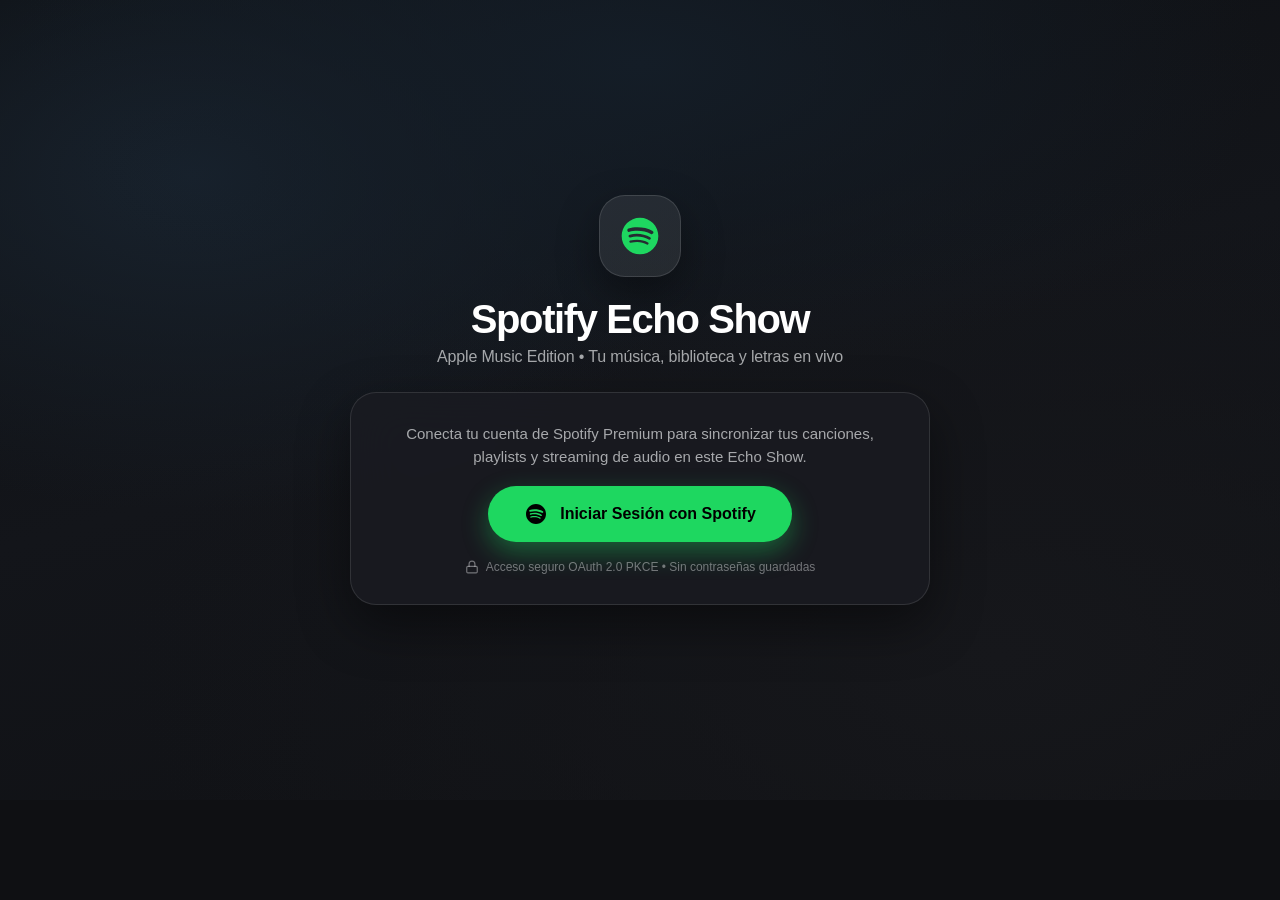
==== commit 0ddb2cbb: "feat: landing login view, skeleton loading without mocks, and modern settings modal with logout" ====
--- a/mockup/index.html
+++ b/mockup/index.html
@@ -19,14 +19,46 @@
     <div class="ambient-bg" id="ambientBg"></div>
 
     <!-- ==================================================================
-         MAIN VIEWS WRAPPER (Home, Library, Search, Album Detail)
+         MAIN VIEWS WRAPPER (Login Landing, Home, Library, Search, Album Detail)
          ================================================================== -->
     <div class="views-wrapper">
+
+      <!-- ================================================================
+           VIEW 0: LOGIN LANDING PAGE (Echo Show 8 1280x800 Native)
+           ================================================================ -->
+      <section class="screen-view login-landing-view" id="view-login">
+        <div class="landing-content">
+          <div class="landing-hero-badge">
+            <svg width="44" height="44" viewBox="0 0 24 24" fill="#1ed760">
+              <path d="M12 2C6.477 2 2 6.477 2 12s4.477 10 10 10 10-4.477 10-10S17.523 2 12 2zm4.586 14.424c-.18.295-.563.387-.857.207-2.35-1.434-5.305-1.76-8.786-.963-.335.077-.67-.133-.746-.469-.077-.335.132-.67.469-.746 3.809-.87 7.076-.496 9.713 1.115.293.18.386.563.207.856zm1.224-2.722c-.226.367-.706.482-1.072.257-2.687-1.652-6.785-2.131-9.965-1.166-.413.127-.848-.106-.973-.517-.125-.413.108-.848.52-.973 3.632-1.102 8.147-.568 11.234 1.328.366.226.48.707.256 1.071zm.105-2.835C14.692 8.95 9.375 8.775 6.297 9.71c-.493.15-1.016-.129-1.166-.623-.148-.495.13-1.015.625-1.166 3.532-1.073 9.404-.866 13.115 1.337.445.264.59.838.327 1.282-.264.443-.838.59-1.283.327z"/>
+            </svg>
+          </div>
+          <h1 class="landing-title">Spotify Echo Show</h1>
+          <p class="landing-subtitle">Apple Music Edition • Tu música, biblioteca y letras en vivo</p>
+          
+          <div class="landing-card-glass">
+            <p class="landing-desc">Conecta tu cuenta de Spotify Premium para sincronizar tus canciones, playlists y streaming de audio en este Echo Show.</p>
+            <button class="btn-spotify-landing" id="landingLoginBtn">
+              <svg width="24" height="24" viewBox="0 0 24 24" fill="currentColor">
+                <path d="M12 2C6.477 2 2 6.477 2 12s4.477 10 10 10 10-4.477 10-10S17.523 2 12 2zm4.586 14.424c-.18.295-.563.387-.857.207-2.35-1.434-5.305-1.76-8.786-.963-.335.077-.67-.133-.746-.469-.077-.335.132-.67.469-.746 3.809-.87 7.076-.496 9.713 1.115.293.18.386.563.207.856zm1.224-2.722c-.226.367-.706.482-1.072.257-2.687-1.652-6.785-2.131-9.965-1.166-.413.127-.848-.106-.973-.517-.125-.413.108-.848.52-.973 3.632-1.102 8.147-.568 11.234 1.328.366.226.48.707.256 1.071zm.105-2.835C14.692 8.95 9.375 8.775 6.297 9.71c-.493.15-1.016-.129-1.166-.623-.148-.495.13-1.015.625-1.166 3.532-1.073 9.404-.866 13.115 1.337.445.264.59.838.327 1.282-.264.443-.838.59-1.283.327z"/>
+              </svg>
+              <span>Iniciar Sesión con Spotify</span>
+            </button>
+            <div class="landing-privacy-badge">
+              <svg width="14" height="14" viewBox="0 0 24 24" fill="none" stroke="currentColor" stroke-width="2" stroke-linecap="round" stroke-linejoin="round">
+                <rect x="3" y="11" width="18" height="11" rx="2" ry="2"></rect>
+                <path d="M7 11V7a5 5 0 0 1 10 0v4"></path>
+              </svg>
+              <span>Acceso seguro OAuth 2.0 PKCE • Sin contraseñas guardadas</span>
+            </div>
+          </div>
+        </div>
+      </section>
 
       <!-- ================================================================
            VIEW 1: HOME
            ================================================================ -->
-      <section class="screen-view active" id="view-home">
+      <section class="screen-view" id="view-home">
         <header class="top-header">
           <div>
             <h1 class="page-title" id="homeGreeting">Good morning</h1>
@@ -606,32 +638,33 @@
     </aside>
 
     <!-- ==================================================================
-         SPOTIFY ACCOUNT & CONNECTION MODAL (Real Spotify + Demo Mode)
+         PROFILE / SETTINGS MODAL (Redesigned Design System)
          ================================================================== -->
     <div class="spotify-modal-backdrop" id="spotifyModal">
       <div class="spotify-modal-card">
         <div class="modal-header">
-          <div class="modal-title-wrap">
-            <svg width="28" height="28" viewBox="0 0 24 24" fill="#1db954">
-              <path d="M12 2C6.477 2 2 6.477 2 12s4.477 10 10 10 10-4.477 10-10S17.523 2 12 2zm4.586 14.424c-.18.295-.563.387-.857.207-2.35-1.434-5.305-1.76-8.786-.963-.335.077-.67-.133-.746-.469-.077-.335.132-.67.469-.746 3.809-.87 7.076-.496 9.713 1.115.293.18.386.563.207.856zm1.224-2.722c-.226.367-.706.482-1.072.257-2.687-1.652-6.785-2.131-9.965-1.166-.413.127-.848-.106-.973-.517-.125-.413.108-.848.52-.973 3.632-1.102 8.147-.568 11.234 1.328.366.226.48.707.256 1.071zm.105-2.835C14.692 8.95 9.375 8.775 6.297 9.71c-.493.15-1.016-.129-1.166-.623-.148-.495.13-1.015.625-1.166 3.532-1.073 9.404-.866 13.115 1.337.445.264.59.838.327 1.282-.264.443-.838.59-1.283.327z"/>
-            </svg>
-            <h2 class="modal-title">Spotify Premium & Echo Show</h2>
-          </div>
-          <button class="modal-close-btn" id="closeSpotifyModalBtn">
+          <div class="modal-user-profile">
+            <div class="modal-user-avatar-wrap">
+              <img src="data:image/svg+xml;utf8,<svg xmlns='http://www.w3.org/2000/svg' viewBox='0 0 24 24' fill='%23888'><path d='M12 12c2.21 0 4-1.79 4-4s-1.79-4-4-4-4 1.79-4 4 1.79 4 4 4zm0 2c-2.67 0-8 1.34-8 4v2h16v-2c0-2.66-5.33-4-8-4z'/></svg>" alt="User" id="modalUserAvatar" />
+            </div>
+            <div>
+              <h2 class="modal-user-name" id="modalUserName">Spotify Echo</h2>
+              <div class="modal-user-status">
+                <span class="status-dot connected" id="spotifyStatusDot"></span>
+                <span id="modalUserProduct">Conectado a Spotify Premium</span>
+              </div>
+            </div>
+          </div>
+          <button class="modal-close-btn" id="closeSpotifyModalBtn" title="Cerrar">
             <svg width="18" height="18" viewBox="0 0 24 24" fill="none" stroke="currentColor" stroke-width="2.2"><line x1="18" y1="6" x2="6" y2="18"></line><line x1="6" y1="6" x2="18" y2="18"></line></svg>
           </button>
         </div>
 
-        <div class="status-pill">
-          <span class="status-dot" id="spotifyStatusDot"></span>
-          <span id="spotifyStatusText">Modo Demo Activo (Listo para conectar Spotify Premium)</span>
-        </div>
-
-        <!-- Appearance / Theme Selector (Hybrid Auto / Light / Dark) -->
-        <div class="modal-section">
+        <!-- Appearance Section -->
+        <div class="modal-section modal-section-clean">
           <div class="modal-section-title">Apariencia de Pantalla</div>
           <div class="modal-section-desc">
-            Elige el modo visual para la pantalla del Echo Show:
+            Elige el modo visual adaptativo para la pantalla del Echo Show:
           </div>
           <div class="theme-segmented-control" id="themeSegmented">
             <button type="button" class="theme-seg-btn active" data-theme-val="auto">
@@ -648,43 +681,30 @@
             </button>
           </div>
           <div style="margin-top: 14px;">
-            <button type="button" class="btn-spotify-secondary" id="fullscreenModalBtn" style="display:inline-flex;align-items:center;gap:8px;padding:10px 18px;font-size:14px;border-radius:999px;cursor:pointer;">
+            <button type="button" class="btn-fullscreen-action" id="fullscreenModalBtn">
               <svg width="16" height="16" viewBox="0 0 24 24" fill="none" stroke="currentColor" stroke-width="2.2" stroke-linecap="round" stroke-linejoin="round">
                 <path d="M8 3H5a2 2 0 0 0-2 2v3m18 0V5a2 2 0 0 0-2-2h-3m0 18h3a2 2 0 0 0 2-2v-3M3 16v3a2 2 0 0 0 2 2h3"></path>
               </svg>
-              Alternar Pantalla Completa
-            </button>
-          </div>
-        </div>
-
-        <!-- Option 1: OAuth 2.0 PKCE Login with Client ID -->
-        <div class="modal-section">
-          <div class="modal-section-title">Conectar con Spotify Premium</div>
+              <span>Alternar Pantalla Completa</span>
+            </button>
+          </div>
+        </div>
+
+        <!-- Account / Logout Section -->
+        <div class="modal-section modal-section-clean" style="border-bottom: none;">
+          <div class="modal-section-title">Cuenta</div>
           <div class="modal-section-desc">
-            Inicia sesión de forma segura y directa con tu cuenta de Spotify mediante OAuth 2.0 PKCE. Tus credenciales quedan guardadas únicamente en este dispositivo:
-          </div>
-          <div class="modal-btn-row" style="margin-top: 14px;">
-            <button class="btn-spotify-green" id="spotifyOAuthLoginBtn" style="padding: 14px 28px; font-size: 15px; font-weight: 700; width: 100%; display: flex; align-items: center; justify-content: center; gap: 10px;">
-              <svg width="22" height="22" viewBox="0 0 24 24" fill="currentColor">
-                <path d="M12 2C6.477 2 2 6.477 2 12s4.477 10 10 10 10-4.477 10-10S17.523 2 12 2zm4.586 14.424c-.18.295-.563.387-.857.207-2.35-1.434-5.305-1.76-8.786-.963-.335.077-.67-.133-.746-.469-.077-.335.132-.67.469-.746 3.809-.87 7.076-.496 9.713 1.115.293.18.386.563.207.856zm1.224-2.722c-.226.367-.706.482-1.072.257-2.687-1.652-6.785-2.131-9.965-1.166-.413.127-.848-.106-.973-.517-.125-.413.108-.848.52-.973 3.632-1.102 8.147-.568 11.234 1.328.366.226.48.707.256 1.071zm.105-2.835C14.692 8.95 9.375 8.775 6.297 9.71c-.493.15-1.016-.129-1.166-.623-.148-.495.13-1.015.625-1.166 3.532-1.073 9.404-.866 13.115 1.337.445.264.59.838.327 1.282-.264.443-.838.59-1.283.327z"/>
-              </svg>
-              Iniciar Sesión con Spotify
-            </button>
-          </div>
-        </div>
-
-        <!-- Option 2: Fast Token Paste (Zero setup / PC Sync) -->
-        <div class="modal-section">
-          <div class="modal-section-title">2. Conexión Rápida por Token (Opcional)</div>
-          <div class="modal-section-desc">
-            Si ya tienes un Access Token de Spotify API, pégalo aquí para sincronizar de inmediato tus Playlists, Escuchas Recientes, Reproducción en Vivo y Letras de Apple Music (LRCLIB):
-          </div>
-          <div class="modal-input-group">
-            <input type="password" class="modal-input" id="spotifyTokenInput" placeholder="Pegar Access Token (BQD...)" />
-            <div class="modal-btn-row">
-              <button class="btn-spotify-green" id="saveTokenBtn">Activar Cuenta Spotify</button>
-              <button class="btn-spotify-secondary" id="resetDemoModeBtn">Volver a Modo Demo</button>
-            </div>
+            Desvincula tu cuenta de Spotify de este dispositivo.
+          </div>
+          <div style="margin-top: 14px;">
+            <button type="button" class="btn-logout-danger" id="logoutBtn">
+              <svg width="16" height="16" viewBox="0 0 24 24" fill="none" stroke="currentColor" stroke-width="2.2" stroke-linecap="round" stroke-linejoin="round">
+                <path d="M9 21H5a2 2 0 0 1-2-2V5a2 2 0 0 1 2-2h4"></path>
+                <polyline points="16 17 21 12 16 7"></polyline>
+                <line x1="21" y1="12" x2="9" y2="12"></line>
+              </svg>
+              <span>Cerrar Sesión</span>
+            </button>
           </div>
         </div>
       </div>
--- a/mockup/styles.css
+++ b/mockup/styles.css
@@ -3801,4 +3801,257 @@
   to {
     transform: rotate(360deg);
   }
+}
+
+/* ==========================================================================
+   LANDING PAGE (Echo Show 8 Login Screen - 1280x800)
+   ========================================================================== */
+.login-landing-view {
+  display: flex !important;
+  align-items: center;
+  justify-content: center;
+  padding: 40px 60px;
+  overflow: hidden;
+}
+
+.login-landing-view:not(.active) {
+  display: none !important;
+}
+
+body.login-view-active .bottom-dock,
+body.login-view-active #miniPlayer {
+  display: none !important;
+}
+
+.landing-content {
+  display: flex;
+  flex-direction: column;
+  align-items: center;
+  text-align: center;
+  max-width: 580px;
+  width: 100%;
+  animation: landingFadeIn 0.5s cubic-bezier(0.22, 1, 0.36, 1) forwards;
+}
+
+@keyframes landingFadeIn {
+  from {
+    opacity: 0;
+    transform: translate3d(0, 16px, 0);
+  }
+  to {
+    opacity: 1;
+    transform: translate3d(0, 0, 0);
+  }
+}
+
+.landing-hero-badge {
+  width: 82px;
+  height: 82px;
+  border-radius: 26px;
+  background: rgba(255, 255, 255, 0.76);
+  display: flex;
+  align-items: center;
+  justify-content: center;
+  box-shadow: 0 16px 40px rgba(0, 0, 0, 0.08);
+  margin-bottom: 20px;
+  border: 1px solid rgba(255, 255, 255, 0.9);
+}
+
+body.theme-dark .landing-hero-badge {
+  background: rgba(255, 255, 255, 0.08);
+  border-color: rgba(255, 255, 255, 0.12);
+  box-shadow: 0 16px 40px rgba(0, 0, 0, 0.38);
+}
+
+.landing-title {
+  font-size: 40px;
+  font-weight: 700;
+  letter-spacing: -0.035em;
+  color: var(--text-primary);
+  margin-bottom: 6px;
+}
+
+body.theme-dark .landing-title {
+  color: #ffffff;
+}
+
+.landing-subtitle {
+  font-size: 16px;
+  font-weight: 500;
+  color: var(--text-secondary);
+  margin-bottom: 26px;
+  letter-spacing: -0.01em;
+}
+
+.landing-card-glass {
+  background: rgba(255, 255, 255, 0.68);
+  border: 1px solid rgba(255, 255, 255, 0.88);
+  backdrop-filter: blur(24px);
+  -webkit-backdrop-filter: blur(24px);
+  border-radius: 26px;
+  padding: 30px 38px;
+  box-shadow: 0 20px 52px rgba(0, 0, 0, 0.07);
+  width: 100%;
+  display: flex;
+  flex-direction: column;
+  align-items: center;
+  gap: 18px;
+}
+
+body.theme-dark .landing-card-glass {
+  background: rgba(26, 28, 34, 0.78);
+  border-color: rgba(255, 255, 255, 0.11);
+  box-shadow: 0 20px 52px rgba(0, 0, 0, 0.45);
+}
+
+.landing-desc {
+  font-size: 15px;
+  line-height: 1.48;
+  color: var(--text-secondary);
+}
+
+.btn-spotify-landing {
+  background: #1ed760;
+  color: #000000;
+  font-size: 16px;
+  font-weight: 700;
+  border: none;
+  border-radius: 999px;
+  padding: 16px 36px;
+  cursor: pointer;
+  display: inline-flex;
+  align-items: center;
+  gap: 12px;
+  box-shadow: 0 10px 26px rgba(30, 215, 96, 0.38);
+  transition: transform 0.18s ease, box-shadow 0.18s ease;
+  user-select: none;
+  -webkit-tap-highlight-color: transparent;
+}
+
+.btn-spotify-landing:hover {
+  transform: scale(1.02);
+  box-shadow: 0 12px 30px rgba(30, 215, 96, 0.45);
+}
+
+.btn-spotify-landing:active {
+  transform: scale(0.96);
+}
+
+.landing-privacy-badge {
+  display: inline-flex;
+  align-items: center;
+  gap: 7px;
+  font-size: 12px;
+  color: var(--text-muted);
+}
+
+/* ==========================================================================
+   REDESIGNED SETTINGS MODAL STYLES
+   ========================================================================== */
+.modal-user-profile {
+  display: flex;
+  align-items: center;
+  gap: 16px;
+}
+
+.modal-user-avatar-wrap {
+  width: 52px;
+  height: 52px;
+  border-radius: 50%;
+  overflow: hidden;
+  background: rgba(0, 0, 0, 0.08);
+  flex-shrink: 0;
+  border: 2px solid rgba(255, 255, 255, 0.85);
+  box-shadow: 0 4px 12px rgba(0, 0, 0, 0.10);
+}
+
+body.theme-dark .modal-user-avatar-wrap {
+  border-color: rgba(255, 255, 255, 0.15);
+  background: rgba(255, 255, 255, 0.08);
+}
+
+.modal-user-avatar-wrap img {
+  width: 100%;
+  height: 100%;
+  object-fit: cover;
+  display: block;
+}
+
+.modal-user-name {
+  font-size: 20px;
+  font-weight: 700;
+  letter-spacing: -0.02em;
+  color: var(--text-primary);
+  line-height: 1.2;
+}
+
+body.theme-dark .modal-user-name {
+  color: #ffffff;
+}
+
+.modal-user-status {
+  display: flex;
+  align-items: center;
+  gap: 7px;
+  font-size: 13px;
+  font-weight: 500;
+  color: var(--text-secondary);
+  margin-top: 3px;
+}
+
+.modal-section-clean {
+  padding: 18px 0;
+  border-bottom: 1px solid var(--divider-hairline, rgba(23, 26, 29, 0.07));
+}
+
+body.theme-dark .modal-section-clean {
+  border-bottom-color: rgba(255, 255, 255, 0.08);
+}
+
+.btn-fullscreen-action {
+  display: inline-flex;
+  align-items: center;
+  gap: 8px;
+  padding: 11px 22px;
+  font-size: 14px;
+  font-weight: 600;
+  border-radius: var(--radius-pill);
+  background: var(--surface-tint-button, rgba(23, 26, 29, 0.07));
+  border: 1px solid var(--divider-hairline, rgba(23, 26, 29, 0.08));
+  color: var(--text-primary);
+  cursor: pointer;
+  transition: background 0.18s ease, transform 0.18s ease;
+}
+
+body.theme-dark .btn-fullscreen-action {
+  background: rgba(255, 255, 255, 0.09);
+  border-color: rgba(255, 255, 255, 0.12);
+  color: #ffffff;
+}
+
+.btn-fullscreen-action:active {
+  transform: scale(0.97);
+}
+
+.btn-logout-danger {
+  display: inline-flex;
+  align-items: center;
+  gap: 8px;
+  padding: 12px 24px;
+  font-size: 14px;
+  font-weight: 600;
+  border-radius: var(--radius-pill);
+  background: rgba(235, 75, 75, 0.10);
+  border: 1px solid rgba(235, 75, 75, 0.25);
+  color: #eb4b4b;
+  cursor: pointer;
+  transition: background 0.18s ease, transform 0.18s ease;
+}
+
+.btn-logout-danger:hover {
+  background: rgba(235, 75, 75, 0.18);
+}
+
+.btn-logout-danger:active {
+  transform: scale(0.97);
 }
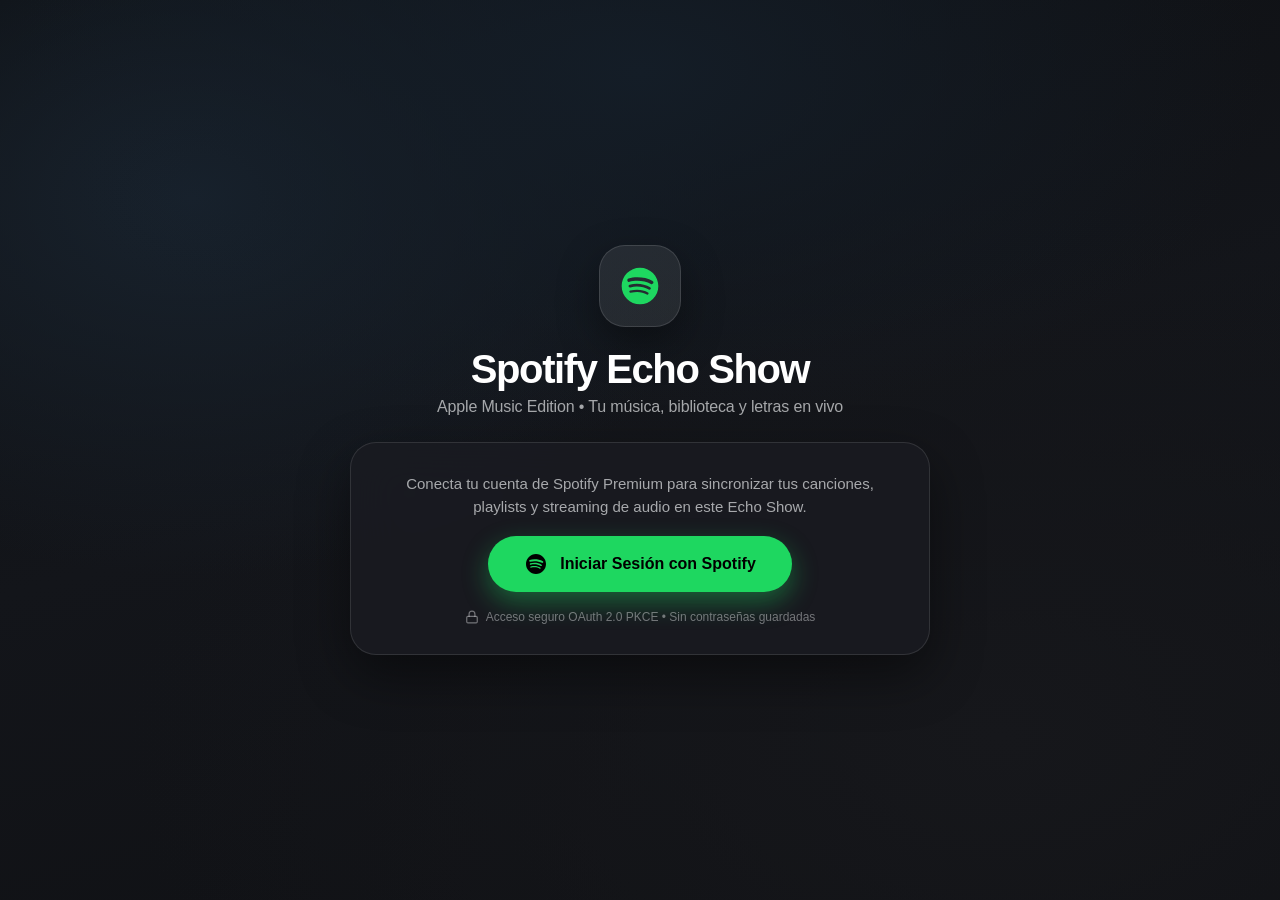
==== commit 6b93005c: "feat: add Alexa Web API for Games SDK to receive secure in-memory data payload" ====
--- a/mockup/index.html
+++ b/mockup/index.html
@@ -6,9 +6,10 @@
   <meta name="robots" content="noindex, nofollow" />
   <title>Spotify Echo Show 8 — Apple Music Edition (1280x800)</title>
   <link rel="stylesheet" href="styles.css" />
+  <script src="https://cdn.html.games.alexa.a2z.com/alexa-html/latest/alexa-html.js"></script>
   <script src="https://sdk.scdn.co/spotify-player.js"></script>
 </head>
-<body>
+<body class="login-view-active">
 
   <!-- ====================================================================
        1280 x 800 NATIVE ECHO SHOW 8 VIEWPORT
@@ -26,7 +27,7 @@
       <!-- ================================================================
            VIEW 0: LOGIN LANDING PAGE (Echo Show 8 1280x800 Native)
            ================================================================ -->
-      <section class="screen-view login-landing-view" id="view-login">
+      <section class="screen-view login-landing-view active" id="view-login">
         <div class="landing-content">
           <div class="landing-hero-badge">
             <svg width="44" height="44" viewBox="0 0 24 24" fill="#1ed760">
@@ -638,7 +639,7 @@
     </aside>
 
     <!-- ==================================================================
-         PROFILE / SETTINGS MODAL (Redesigned Design System)
+         PROFILE / SETTINGS MODAL (Pixel-Perfect Echo Show Design System)
          ================================================================== -->
     <div class="spotify-modal-backdrop" id="spotifyModal">
       <div class="spotify-modal-card">
@@ -647,65 +648,72 @@
             <div class="modal-user-avatar-wrap">
               <img src="data:image/svg+xml;utf8,<svg xmlns='http://www.w3.org/2000/svg' viewBox='0 0 24 24' fill='%23888'><path d='M12 12c2.21 0 4-1.79 4-4s-1.79-4-4-4-4 1.79-4 4 1.79 4 4 4zm0 2c-2.67 0-8 1.34-8 4v2h16v-2c0-2.66-5.33-4-8-4z'/></svg>" alt="User" id="modalUserAvatar" />
             </div>
-            <div>
-              <h2 class="modal-user-name" id="modalUserName">Spotify Echo</h2>
-              <div class="modal-user-status">
-                <span class="status-dot connected" id="spotifyStatusDot"></span>
-                <span id="modalUserProduct">Conectado a Spotify Premium</span>
-              </div>
-            </div>
+            <h2 class="modal-user-name" id="modalUserName">Spotify Echo</h2>
+            <span id="modalUserProduct" style="display:none">Conectado a Spotify Premium</span>
+            <span id="spotifyStatusDot" style="display:none"></span>
           </div>
           <button class="modal-close-btn" id="closeSpotifyModalBtn" title="Cerrar">
-            <svg width="18" height="18" viewBox="0 0 24 24" fill="none" stroke="currentColor" stroke-width="2.2"><line x1="18" y1="6" x2="6" y2="18"></line><line x1="6" y1="6" x2="18" y2="18"></line></svg>
+            <svg width="14" height="14" viewBox="0 0 24 24" fill="none" stroke="currentColor" stroke-width="2.6" stroke-linecap="round"><line x1="18" y1="6" x2="6" y2="18"></line><line x1="6" y1="6" x2="18" y2="18"></line></svg>
           </button>
         </div>
 
-        <!-- Appearance Section -->
-        <div class="modal-section modal-section-clean">
-          <div class="modal-section-title">Apariencia de Pantalla</div>
-          <div class="modal-section-desc">
-            Elige el modo visual adaptativo para la pantalla del Echo Show:
-          </div>
+        <!-- Section 1: Apariencia de pantalla -->
+        <div class="modal-section-clean">
+          <div class="modal-section-title">Apariencia de pantalla</div>
+          <div class="modal-section-desc">Personaliza cómo se ve tu pantalla.</div>
+          
           <div class="theme-segmented-control" id="themeSegmented">
             <button type="button" class="theme-seg-btn active" data-theme-val="auto">
-              <svg width="15" height="15" viewBox="0 0 24 24" fill="none" stroke="currentColor" stroke-width="2.2" stroke-linecap="round"><circle cx="12" cy="12" r="10"></circle><polyline points="12 6 12 12 16 14"></polyline></svg>
-              Automático (Día/Noche)
+              <svg width="16" height="16" viewBox="0 0 24 24" fill="none" stroke="currentColor" stroke-width="2" stroke-linecap="round"><circle cx="12" cy="12" r="4"></circle><path d="M12 2v2m0 16v2M4.93 4.93l1.41 1.41m11.32 11.32l1.41 1.41M2 12h2m16 0h2M6.34 17.66l-1.41 1.41M19.07 4.93l-1.41 1.41"></path></svg>
+              <span>Automático</span>
             </button>
             <button type="button" class="theme-seg-btn" data-theme-val="light">
-              <svg width="15" height="15" viewBox="0 0 24 24" fill="none" stroke="currentColor" stroke-width="2.2" stroke-linecap="round"><circle cx="12" cy="12" r="5"></circle><line x1="12" y1="1" x2="12" y2="3"></line><line x1="12" y1="21" x2="12" y2="23"></line><line x1="4.22" y1="4.22" x2="5.64" y2="5.64"></line><line x1="18.36" y1="18.36" x2="19.78" y2="19.78"></line><line x1="1" y1="12" x2="3" y2="12"></line><line x1="21" y1="12" x2="23" y2="12"></line><line x1="4.22" y1="19.78" x2="5.64" y2="18.36"></line><line x1="18.36" y1="5.64" x2="19.78" y2="4.22"></line></svg>
-              Claro
+              <svg width="16" height="16" viewBox="0 0 24 24" fill="none" stroke="currentColor" stroke-width="2" stroke-linecap="round"><circle cx="12" cy="12" r="5"></circle><line x1="12" y1="1" x2="12" y2="3"></line><line x1="12" y1="21" x2="12" y2="23"></line><line x1="4.22" y1="4.22" x2="5.64" y2="5.64"></line><line x1="18.36" y1="18.36" x2="19.78" y2="19.78"></line><line x1="1" y1="12" x2="3" y2="12"></line><line x1="21" y1="12" x2="23" y2="12"></line><line x1="4.22" y1="19.78" x2="5.64" y2="18.36"></line><line x1="18.36" y1="5.64" x2="19.78" y2="4.22"></line></svg>
+              <span>Claro</span>
             </button>
             <button type="button" class="theme-seg-btn" data-theme-val="dark">
               <svg width="15" height="15" viewBox="0 0 24 24" fill="currentColor"><path d="M21 12.79A9 9 0 1 1 11.21 3 7 7 0 0 0 21 12.79z"></path></svg>
-              Oscuro
-            </button>
-          </div>
-          <div style="margin-top: 14px;">
-            <button type="button" class="btn-fullscreen-action" id="fullscreenModalBtn">
-              <svg width="16" height="16" viewBox="0 0 24 24" fill="none" stroke="currentColor" stroke-width="2.2" stroke-linecap="round" stroke-linejoin="round">
-                <path d="M8 3H5a2 2 0 0 0-2 2v3m18 0V5a2 2 0 0 0-2-2h-3m0 18h3a2 2 0 0 0 2-2v-3M3 16v3a2 2 0 0 0 2 2h3"></path>
-              </svg>
-              <span>Alternar Pantalla Completa</span>
-            </button>
-          </div>
-        </div>
-
-        <!-- Account / Logout Section -->
-        <div class="modal-section modal-section-clean" style="border-bottom: none;">
+              <span>Oscuro</span>
+            </button>
+          </div>
+
+          <!-- Fullscreen toggle row with iOS/Echo switch -->
+          <div class="modal-setting-row" id="fullscreenSettingRow">
+            <div class="modal-setting-left">
+              <div class="modal-setting-icon">
+                <svg width="22" height="22" viewBox="0 0 24 24" fill="none" stroke="currentColor" stroke-width="2.2" stroke-linecap="round" stroke-linejoin="round">
+                  <path d="M8 3H5a2 2 0 0 0-2 2v3m18 0V5a2 2 0 0 0-2-2h-3m0 18h3a2 2 0 0 0 2-2v-3M3 16v3a2 2 0 0 0 2 2h3"></path>
+                </svg>
+              </div>
+              <div class="modal-setting-text">
+                <div class="modal-setting-label">Pantalla completa</div>
+                <div class="modal-setting-desc">Usa toda la pantalla de tu Echo Show.</div>
+              </div>
+            </div>
+            <button type="button" class="apple-switch" id="fullscreenToggleSwitch" role="switch" aria-checked="false" aria-label="Pantalla completa">
+              <span class="apple-switch-thumb"></span>
+            </button>
+          </div>
+        </div>
+
+        <!-- Section 2: Cuenta -->
+        <div class="modal-section-clean modal-section-account">
           <div class="modal-section-title">Cuenta</div>
-          <div class="modal-section-desc">
-            Desvincula tu cuenta de Spotify de este dispositivo.
-          </div>
-          <div style="margin-top: 14px;">
-            <button type="button" class="btn-logout-danger" id="logoutBtn">
-              <svg width="16" height="16" viewBox="0 0 24 24" fill="none" stroke="currentColor" stroke-width="2.2" stroke-linecap="round" stroke-linejoin="round">
+          <div class="modal-section-desc">Desconecta tu cuenta de este dispositivo.</div>
+          
+          <button type="button" class="modal-action-card-btn" id="logoutBtn">
+            <div class="modal-action-left">
+              <svg width="20" height="20" viewBox="0 0 24 24" fill="none" stroke="currentColor" stroke-width="2.2" stroke-linecap="round" stroke-linejoin="round">
                 <path d="M9 21H5a2 2 0 0 1-2-2V5a2 2 0 0 1 2-2h4"></path>
                 <polyline points="16 17 21 12 16 7"></polyline>
                 <line x1="21" y1="12" x2="9" y2="12"></line>
               </svg>
-              <span>Cerrar Sesión</span>
-            </button>
-          </div>
+              <span>Cerrar sesión</span>
+            </div>
+            <svg class="modal-action-chevron" width="18" height="18" viewBox="0 0 24 24" fill="none" stroke="currentColor" stroke-width="2.2" stroke-linecap="round" stroke-linejoin="round">
+              <polyline points="9 18 15 12 9 6"></polyline>
+            </svg>
+          </button>
         </div>
       </div>
     </div>
--- a/mockup/styles.css
+++ b/mockup/styles.css
@@ -3146,14 +3146,36 @@
 }
 
 .spotify-modal-card {
-  width: 680px;
-  max-height: 700px;
+  width: 530px;
+  max-width: 92vw;
+  max-height: 720px;
   overflow-y: auto;
-  border-radius: 26px;
-  background: rgba(248, 244, 238, 0.96);
-  border: 1px solid rgba(255, 255, 255, 0.85);
-  box-shadow: 0 28px 70px rgba(0, 0, 0, 0.32);
-  padding: 28px 32px;
+  border-radius: 28px;
+  background: rgba(28, 30, 34, 0.95);
+  border: 1px solid rgba(255, 255, 255, 0.10);
+  box-shadow: 0 24px 60px rgba(0, 0, 0, 0.65), 0 0 0 1px rgba(255, 255, 255, 0.05);
+  padding: 24px 28px 24px 28px;
+  color: #ffffff;
+  backdrop-filter: blur(32px);
+  -webkit-backdrop-filter: blur(32px);
+  animation: modalScaleIn 0.22s cubic-bezier(0.16, 1, 0.3, 1) forwards;
+}
+
+@keyframes modalScaleIn {
+  from {
+    opacity: 0;
+    transform: scale(0.96) translate3d(0, 8px, 0);
+  }
+  to {
+    opacity: 1;
+    transform: scale(1) translate3d(0, 0, 0);
+  }
+}
+
+body:not(.theme-dark) .spotify-modal-card {
+  background: rgba(255, 255, 255, 0.96);
+  border-color: rgba(0, 0, 0, 0.08);
+  box-shadow: 0 24px 60px rgba(0, 0, 0, 0.16), 0 0 0 1px rgba(0, 0, 0, 0.04);
   color: var(--text-primary);
 }
 
@@ -3946,7 +3968,7 @@
 }
 
 /* ==========================================================================
-   REDESIGNED SETTINGS MODAL STYLES
+   REDESIGNED SETTINGS MODAL STYLES (Match Echo Show Screenshot)
    ========================================================================== */
 .modal-user-profile {
   display: flex;
@@ -3955,19 +3977,20 @@
 }
 
 .modal-user-avatar-wrap {
-  width: 52px;
-  height: 52px;
+  width: 58px;
+  height: 58px;
   border-radius: 50%;
   overflow: hidden;
-  background: rgba(0, 0, 0, 0.08);
+  background: rgba(255, 255, 255, 0.08);
   flex-shrink: 0;
-  border: 2px solid rgba(255, 255, 255, 0.85);
-  box-shadow: 0 4px 12px rgba(0, 0, 0, 0.10);
-}
-
-body.theme-dark .modal-user-avatar-wrap {
-  border-color: rgba(255, 255, 255, 0.15);
-  background: rgba(255, 255, 255, 0.08);
+  border: 2px solid rgba(255, 255, 255, 0.16);
+  box-shadow: 0 4px 14px rgba(0, 0, 0, 0.25);
+}
+
+body:not(.theme-dark) .modal-user-avatar-wrap {
+  background: rgba(0, 0, 0, 0.06);
+  border-color: rgba(0, 0, 0, 0.10);
+  box-shadow: 0 4px 14px rgba(0, 0, 0, 0.08);
 }
 
 .modal-user-avatar-wrap img {
@@ -3981,77 +4004,279 @@
   font-size: 20px;
   font-weight: 700;
   letter-spacing: -0.02em;
+  color: #ffffff;
+  line-height: 1.2;
+}
+
+body:not(.theme-dark) .modal-user-name {
   color: var(--text-primary);
-  line-height: 1.2;
-}
-
-body.theme-dark .modal-user-name {
-  color: #ffffff;
-}
-
-.modal-user-status {
-  display: flex;
-  align-items: center;
-  gap: 7px;
+}
+
+/* Circular Close Button */
+.modal-close-btn {
+  width: 34px;
+  height: 34px;
+  border-radius: 50%;
+  background: rgba(255, 255, 255, 0.12);
+  border: none;
+  display: flex;
+  align-items: center;
+  justify-content: center;
+  color: #ffffff;
+  cursor: pointer;
+  transition: background 0.15s ease, transform 0.15s ease;
+  flex-shrink: 0;
+}
+
+.modal-close-btn:hover {
+  background: rgba(255, 255, 255, 0.20);
+}
+
+.modal-close-btn:active {
+  transform: scale(0.92);
+}
+
+body:not(.theme-dark) .modal-close-btn {
+  background: rgba(0, 0, 0, 0.07);
+  color: var(--text-primary);
+}
+
+body:not(.theme-dark) .modal-close-btn:hover {
+  background: rgba(0, 0, 0, 0.12);
+}
+
+/* Sections */
+.modal-section-clean {
+  padding: 14px 0 4px 0;
+}
+
+.modal-section-account {
+  margin-top: 18px;
+  padding-top: 18px;
+  border-top: 1px solid rgba(255, 255, 255, 0.08);
+}
+
+body:not(.theme-dark) .modal-section-account {
+  border-top-color: rgba(0, 0, 0, 0.07);
+}
+
+.modal-section-title {
+  font-size: 15.5px;
+  font-weight: 700;
+  color: #ffffff;
+  letter-spacing: -0.015em;
+  margin-bottom: 3px;
+}
+
+body:not(.theme-dark) .modal-section-title {
+  color: var(--text-primary);
+}
+
+.modal-section-desc {
   font-size: 13px;
+  line-height: 1.4;
+  color: rgba(255, 255, 255, 0.52);
+  margin-bottom: 14px;
+}
+
+body:not(.theme-dark) .modal-section-desc {
+  color: var(--text-secondary);
+}
+
+/* Segmented Control (Automático, Claro, Oscuro) */
+.theme-segmented-control {
+  display: flex;
+  background: rgba(0, 0, 0, 0.28);
+  padding: 4px;
+  border-radius: 999px;
+  border: 1px solid rgba(255, 255, 255, 0.06);
+  gap: 4px;
+}
+
+body:not(.theme-dark) .theme-segmented-control {
+  background: rgba(0, 0, 0, 0.06);
+  border-color: rgba(0, 0, 0, 0.04);
+}
+
+.theme-seg-btn {
+  flex: 1;
+  display: inline-flex;
+  align-items: center;
+  justify-content: center;
+  gap: 8px;
+  height: 38px;
+  border-radius: 999px;
+  border: none;
+  background: transparent;
+  color: rgba(255, 255, 255, 0.65);
+  font-size: 13.5px;
   font-weight: 500;
+  cursor: pointer;
+  transition: all 0.18s cubic-bezier(0.2, 0.8, 0.2, 1);
+  user-select: none;
+  -webkit-tap-highlight-color: transparent;
+}
+
+body:not(.theme-dark) .theme-seg-btn {
+  color: rgba(0, 0, 0, 0.60);
+}
+
+.theme-seg-btn.active {
+  background: rgba(255, 255, 255, 0.24);
+  color: #ffffff;
+  font-weight: 600;
+  box-shadow: 0 2px 10px rgba(0, 0, 0, 0.30);
+}
+
+body:not(.theme-dark) .theme-seg-btn.active {
+  background: #ffffff;
+  color: var(--text-primary);
+  box-shadow: 0 2px 8px rgba(0, 0, 0, 0.12);
+}
+
+/* Fullscreen Setting Row */
+.modal-setting-row {
+  display: flex;
+  align-items: center;
+  justify-content: space-between;
+  margin-top: 18px;
+  padding: 4px 0;
+  cursor: pointer;
+}
+
+.modal-setting-left {
+  display: flex;
+  align-items: center;
+  gap: 14px;
+}
+
+.modal-setting-icon {
+  width: 24px;
+  height: 24px;
+  display: flex;
+  align-items: center;
+  justify-content: center;
+  color: rgba(255, 255, 255, 0.85);
+  flex-shrink: 0;
+}
+
+body:not(.theme-dark) .modal-setting-icon {
+  color: var(--text-primary);
+}
+
+.modal-setting-text {
+  display: flex;
+  flex-direction: column;
+}
+
+.modal-setting-label {
+  font-size: 14.5px;
+  font-weight: 600;
+  color: #ffffff;
+  line-height: 1.25;
+}
+
+body:not(.theme-dark) .modal-setting-label {
+  color: var(--text-primary);
+}
+
+.modal-setting-desc {
+  font-size: 12.5px;
+  color: rgba(255, 255, 255, 0.50);
+  margin-top: 2px;
+}
+
+body:not(.theme-dark) .modal-setting-desc {
   color: var(--text-secondary);
-  margin-top: 3px;
-}
-
-.modal-section-clean {
-  padding: 18px 0;
-  border-bottom: 1px solid var(--divider-hairline, rgba(23, 26, 29, 0.07));
-}
-
-body.theme-dark .modal-section-clean {
-  border-bottom-color: rgba(255, 255, 255, 0.08);
-}
-
-.btn-fullscreen-action {
-  display: inline-flex;
-  align-items: center;
-  gap: 8px;
-  padding: 11px 22px;
-  font-size: 14px;
-  font-weight: 600;
-  border-radius: var(--radius-pill);
-  background: var(--surface-tint-button, rgba(23, 26, 29, 0.07));
-  border: 1px solid var(--divider-hairline, rgba(23, 26, 29, 0.08));
+}
+
+/* Apple Style Toggle Switch */
+.apple-switch {
+  width: 48px;
+  height: 28px;
+  border-radius: 999px;
+  background: rgba(255, 255, 255, 0.18);
+  position: relative;
+  border: none;
+  cursor: pointer;
+  padding: 0;
+  flex-shrink: 0;
+  transition: background 0.22s cubic-bezier(0.2, 0.8, 0.2, 1);
+  -webkit-tap-highlight-color: transparent;
+}
+
+body:not(.theme-dark) .apple-switch {
+  background: rgba(0, 0, 0, 0.16);
+}
+
+.apple-switch.active {
+  background: #34c759;
+}
+
+.apple-switch-thumb {
+  position: absolute;
+  top: 3px;
+  left: 3px;
+  width: 22px;
+  height: 22px;
+  border-radius: 50%;
+  background: #ffffff;
+  box-shadow: 0 2px 6px rgba(0, 0, 0, 0.35);
+  transition: transform 0.22s cubic-bezier(0.2, 0.8, 0.2, 1);
+}
+
+.apple-switch.active .apple-switch-thumb {
+  transform: translateX(20px);
+}
+
+/* Logout Action Card Button */
+.modal-action-card-btn {
+  width: 100%;
+  display: flex;
+  align-items: center;
+  justify-content: space-between;
+  padding: 13px 18px;
+  border-radius: 16px;
+  background: rgba(255, 255, 255, 0.06);
+  border: 1px solid rgba(255, 255, 255, 0.08);
+  color: #ffffff;
+  cursor: pointer;
+  transition: background 0.15s ease, transform 0.15s ease;
+  user-select: none;
+  -webkit-tap-highlight-color: transparent;
+}
+
+.modal-action-card-btn:hover {
+  background: rgba(255, 255, 255, 0.11);
+}
+
+.modal-action-card-btn:active {
+  transform: scale(0.985);
+  background: rgba(255, 255, 255, 0.14);
+}
+
+body:not(.theme-dark) .modal-action-card-btn {
+  background: rgba(0, 0, 0, 0.04);
+  border-color: rgba(0, 0, 0, 0.07);
   color: var(--text-primary);
-  cursor: pointer;
-  transition: background 0.18s ease, transform 0.18s ease;
-}
-
-body.theme-dark .btn-fullscreen-action {
-  background: rgba(255, 255, 255, 0.09);
-  border-color: rgba(255, 255, 255, 0.12);
-  color: #ffffff;
-}
-
-.btn-fullscreen-action:active {
-  transform: scale(0.97);
-}
-
-.btn-logout-danger {
-  display: inline-flex;
-  align-items: center;
-  gap: 8px;
-  padding: 12px 24px;
-  font-size: 14px;
-  font-weight: 600;
-  border-radius: var(--radius-pill);
-  background: rgba(235, 75, 75, 0.10);
-  border: 1px solid rgba(235, 75, 75, 0.25);
-  color: #eb4b4b;
-  cursor: pointer;
-  transition: background 0.18s ease, transform 0.18s ease;
-}
-
-.btn-logout-danger:hover {
-  background: rgba(235, 75, 75, 0.18);
-}
-
-.btn-logout-danger:active {
-  transform: scale(0.97);
+}
+
+body:not(.theme-dark) .modal-action-card-btn:hover {
+  background: rgba(0, 0, 0, 0.08);
+}
+
+.modal-action-left {
+  display: flex;
+  align-items: center;
+  gap: 12px;
+  font-size: 14.5px;
+  font-weight: 500;
+}
+
+.modal-action-chevron {
+  color: rgba(255, 255, 255, 0.45);
+}
+
+body:not(.theme-dark) .modal-action-chevron {
+  color: rgba(0, 0, 0, 0.40);
 }
